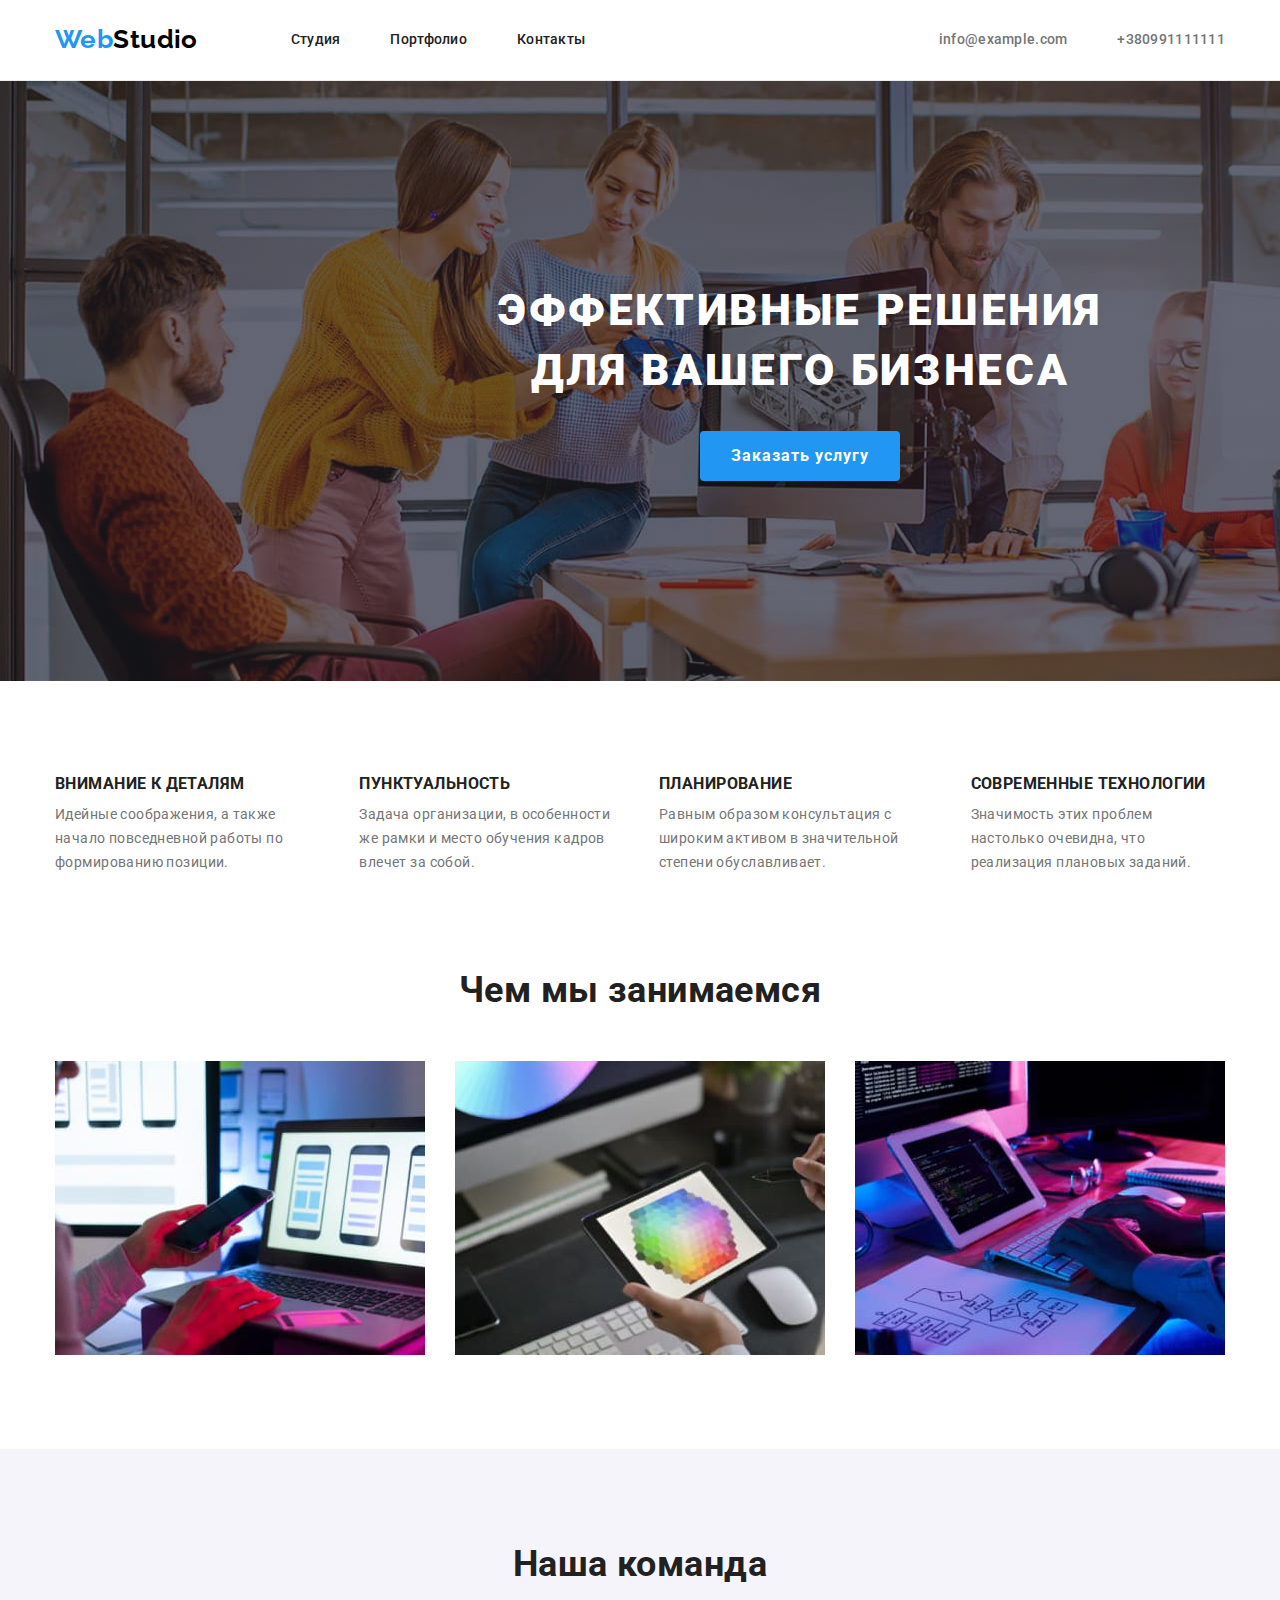
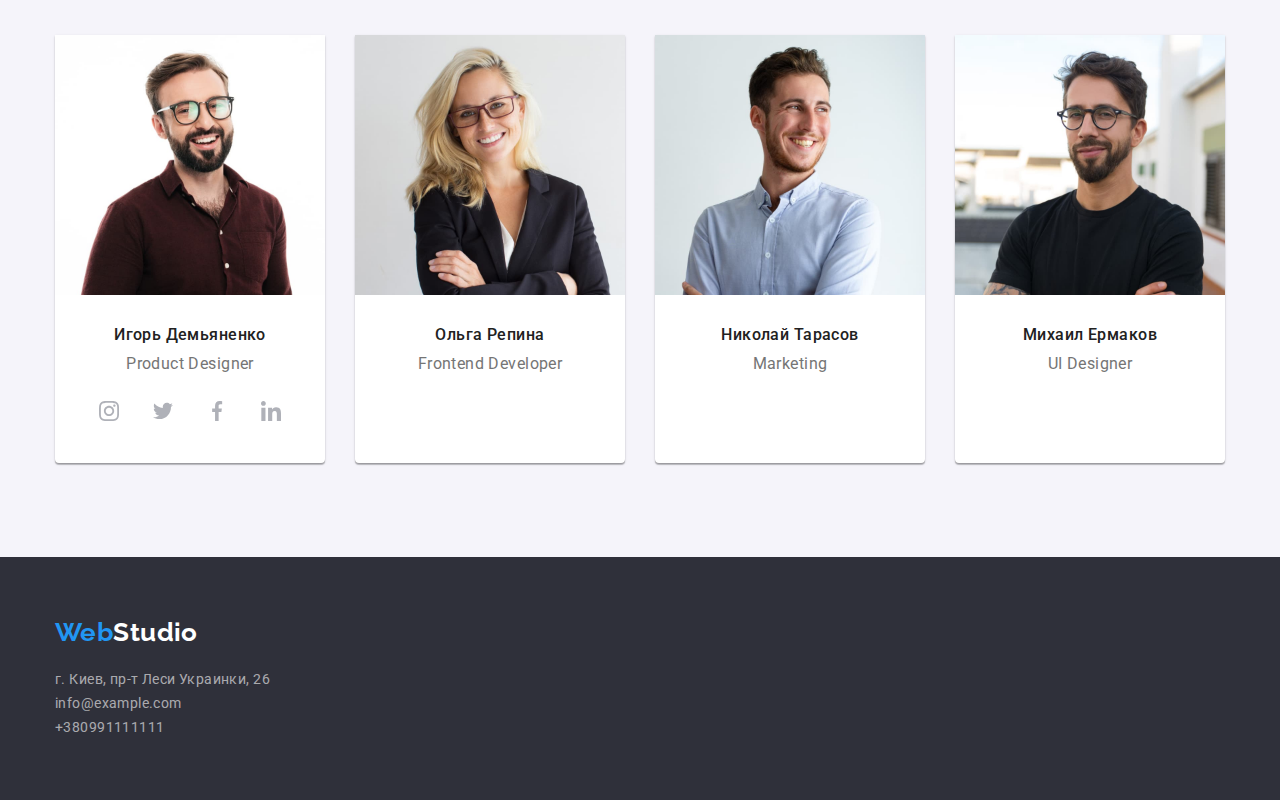
==== index.html @ 84272550 "background и 1 карточка" ====
<!DOCTYPE html>
<html lang="ru">
<head>
    <meta charset="UTF-8">
    <meta http-equiv="X-UA-Compatible" content="IE=edge">
    <meta name="viewport" content="width=device-width, initial-scale=1.0">
    <title>Студия</title>
    <link rel="preconnect" href="https://fonts.googleapis.com"/>
    <link rel="preconnect" href="https://fonts.gstatic.com" crossorigin/>
    <link href="https://fonts.googleapis.com/css2?family=Raleway:wght@700&family=Roboto:wght@400;500;700;900&display=swap"
        rel="stylesheet"/>
        <link rel="stylesheet" href="https://cdnjs.cloudflare.com/ajax/libs/modern-normalize/1.1.0/modern-normalize.min.css" />
    <link rel="stylesheet" href="./css/style.css"/>
</head>
<body> 
         <!--Navigation-->
        <header class="header">
            <div class="container container-nav">
                    <ul class="nav-list list">
                        <li class="nav-item"><a href="" class="logo-link"><span class="logo" lang="en">Web</span><span
                                    class="logo1" lang="en">Studio</span></a></li>
                        <li class="nav-item"><a href="./index.html" class="nav-link">Студия</a></li>
                        <li class="nav-item"><a href="./portfolio.html" class="nav-link">Портфолио</a></li>
                        <li class="nav-item"><a href="" class="nav-link">Контакты</a></li>
                    </ul>
                    <ul class="contacts-list list">
                        <li class="contacts-item"><a href="mailto:info@devstudio.com" class="contacts-link">info@example.com</a>
                        <li>
                        <li class="contacts-item"><a href="tel:+380991111111" class="contacts-link">+380991111111</a>
                        </li>
                    </ul>
            </div>
        </header>
        <!--Hero-->
        <div class="main">
            <div class="container hero">
                <h1 class="hero-title">Эффективные решения<br>для вашего бизнеса</h1>
                <button type="button" class="hero-button">Заказать услугу</button>
            </div>
        </div>
        <!--Description-->
        <section class="description">
            <div class="container container-description">
            <h2 class="visually-hidden">Наши приоритеты</h2>
            <ul class="description-list list">
                <li class="description-item">
                    <h3 class="description-title">ВНИМАНИЕ К ДЕТАЛЯМ</h3>
                    <p class="description-text">Идейные соображения, а также начало повседневной работы по формированию позиции.</p>
                </li>
                <li class="description-item">
                    <h3 class="description-title">ПУНКТУАЛЬНОСТЬ</h3>
                    <p class="description-text">Задача организации, в особенности же рамки и место обучения кадров влечет за собой.</p>
                </li>
                <li class="description-item">
                    <h3 class="description-title">ПЛАНИРОВАНИЕ</h3>
                    <p class="description-text">Равным образом консультация с широким активом в значительной степени обуславливает.</p>
                </li>
                <li class="description-item">
                    <h3 class="description-title">СОВРЕМЕННЫЕ ТЕХНОЛОГИИ</h3>
                    <p class="description-text">Значимость этих проблем настолько очевидна, что реализация плановых заданий.</p>
                </li>
            </ul>
            </div></section>
        <!--About us-->
            <section class=" container-about-us">
                <div class="container">
                <h2 class="about-us-title">Чем мы занимаемся</h2>
                    <ul class="about-us-list list">
                        <li class="about-us-item"><img class="about-img" src="./images/box2.jpg" alt="Cлайд2" width="370" height="294"></li>
                        <li class="about-us-item"><img class="about-img" src="./images/box3.jpg" alt="Cлайд3" width="370" height="294"></li>
                        <li class="about-us-item"><img class="about-img" src="./images/box1.jpg" alt="Cлайд1" width="370" height="294"></li>
                    </ul>
                </div>
            </section>
        <!--Команда-->
        <section class="team">
            <div class="container container-team">
                <h2 class="team-caption">Наша команда</h2>
                    <ul class="team-list list">
                        <li class="team-item">
                            <img class="team-img" src="./images/igor-demaynenko.jpg" alt="Игорь Демьяненко" width="270">
                            <h3 class="team-title">Игорь Демьяненко</h3>
                            <p class="team-text"><span lang="en">Product Designer</span></p>
                            <ul class="team-social-list list">
                                <li class="team-social-item">
                                    <a href="" class="team-social-link" >
                                        <svg class="team-social-icon" width="20" hight="20">
                                            <use href="./images/icons.svg#icon-instagram"></use>
                                        </svg>
                                    </a>
                                </li>
                                <li class="team-social-item">
                                    <a href="" class="team-social-link"><svg class="team-social-icon" width="20" hight="20">
                                        <use href="./images/icons.svg#icon-twitter"></use>
                                    </svg>
                                </a>
                                </li>
                                <li class="team-social-item">
                                    <a href="" class="team-social-link"><svg class="team-social-icon" width="20" hight="20">
                                        <use href="./images/icons.svg#icon-facebook"></use>
                                    </svg>
                                </a>
                                </li>
                                <li class="team-social-item">
                                    <a href="" class="team-social-link"><svg class="team-social-icon" width="20" hight="20">
                                        <use href="./images/icons.svg#icon-linkedin"></use>
                                    </svg>
                                </a>
                                </li>
                            </ul>
                        </li>
                        <li class="team-item">
                            <img class="team-img" src="./images/olga-repina.jpg" alt="Ольга Репина" width="270">
                            <h3 class="team-title">Ольга Репина</h3>
                            <p class="team-text"><span lang="en">Frontend Developer</span></p>
                            <ul class="team-social-list list">
                                <li class="team-social-item">
                                    <a href="" class="team-social-link"></a>
                                </li>
                                <li class="team-social-item">
                                    <a href="" class="team-social-link"></a>
                                </li>
                                <li class="team-social-item">
                                    <a href="" class="team-social-link"></a>
                                </li>
                                <li class="team-social-item">
                                    <a href="" class="team-social-link"></a>
                                </li>
                            </ul>
                        </li>
                        <li class="team-item">
                            <img class="team-img" src="./images/nikolay-tarasov.jpg" alt="Николай Тарасов" width="270">
                            <h3 class="team-title">Николай Тарасов</h3>
                            <p class="team-text"><span lang="en">Marketing</span></p>
                            <ul class="team-social-list list">
                                <li class="team-social-item">
                                    <a href="" class="team-social-link"></a>
                                </li>
                                <li class="team-social-item">
                                    <a href="" class="team-social-link"></a>
                                </li>
                                <li class="team-social-item">
                                    <a href="" class="team-social-link"></a>
                                </li>
                                <li class="team-social-item">
                                    <a href="" class="team-social-link"></a>
                                </li>
                            </ul>
                        </li>
                        <li class="team-item">
                            <img class="team-img" src="./images/mihail-ermakov.jpg" alt="Михаил Ермаков" width="270">
                            <h3 class="team-title">Михаил Ермаков</h3>
                            <p class="team-text"><span lang="en">UI Designer</span></p>
                            <ul class="team-social-list list">
                                <li class="team-social-item">
                                    <a href="" class="team-social-link"></a>
                                </li>
                                <li class="team-social-item">
                                    <a href="" class="team-social-link"></a>
                                </li>
                                <li class="team-social-item">
                                    <a href="" class="team-social-link"></a>
                                </li>
                                <li class="team-social-item">
                                    <a href="" class="team-social-link"></a>
                                </li>
                            </ul>
                        </li>
                </ul>
            </div>
        </section>
    </main>
        <!--Footer-->
    <footer class="footer">
        <div class="container container-footer">
                <a href="" class="logo-link"><span class="logo" lang="en">Web</span><span class="logo2" lang="en">Studio</span></a>
                <address class="adress">
                    <ul class="adress-list list">
                        <li class="adress-item1"><a href="" class="adress-link1"> г. Киев, пр-т Леси Украинки, 26</a></li>
                        <li class="adress-item"><a href="mailto:info@devstudio.com" class="adress-link">info@example.com</a></li>
                        <li class="adress-item"><a href="tel:+380991111111" class="adress-link">+380991111111</a></li>
                    </ul>
                </address>
        </div>
    </footer>
</body>
</html>
---- css/style.css ----
html {
  box-sizing: border-box;
}
*,
*::before,
*::after {
  box-sizing: inherit;
}

:root {
  --main-text-color: #757575;
  --main-title-color: #ffffff;
  --second-title-color: #212121;
  --adress-color: rgba(255, 255, 255, 0.6);
  --accent-color: #2196f3;
  --first-button-color: #ffffff;
  --second-button-color: #f5f4fa;
  --logo-color: #000000;
  --second-background-color: #2f303a;
  --main-background-color: #e5e5e5;
  --icon-color: #afb1b8;
}
h1,
h2,
h3,
h4,
p,
ul {
  margin-top: 0;
  margin-bottom: 0;
  padding: 0;
}
body {
  font-family: Roboto, sans-serif;
  letter-spacing: 0.03em;
  font-size: 14px;
  color: var(--main-text-color);
  background-color: var(--main-title-color);
}

.visually-hidden {
  position: absolute;
  white-space: nowrap;
  width: 1px;
  height: 1px;
  overflow: hidden;
  border: 0;
  padding: 0;
  clip: rect(0 0 0 0);
  clip-path: inset(50%);
  margin: -1px;
}

.header {
  border-bottom: 1px solid #ececec;
}
img {
  display: block;
  max-width: 100;
}

/* -----Navigation----- */
section {
  padding-top: 94px;
  padding-bottom: 94px;
}

.container {
  width: 1200px;
  padding: 0px 15px;
  margin: 0px auto;
  /* outline: 2px solid tomato; */
}
.container-nav {
  display: flex;
  align-items: center;
  justify-content: space-between;
}
.list {
  list-style: none;
  text-decoration: none;
}
.nav-list {
  display: flex;
  align-items: center;
  padding-top: 24px;
  padding-bottom: 25px;
}
.nav-item {
  list-style: none;
  margin-right: 50px;
}
.nav-item:first-child {
  margin-right: 0;
}
.nav-item:last-child {
  margin-right: auto;
}
.logo-link {
  padding-right: 93px;
  font-family: Raleway;
  font-style: normal;
  font-weight: 700;
  font-size: 26px;
  line-height: 1.19;
  text-decoration: none;
}
.logo-link:hover,
.logo-link:focus {
  color: var(--accent-color);
}
.logo1 {
  color: var(--logo-color);
}
.logo {
  color: var(--accent-color);
}
.nav-link {
  font-weight: 500;
  line-height: 1.14;
  letter-spacing: 0.02em;
  color: var(--second-title-color);
  text-decoration: none;
}
.nav-link:hover,
.nav-link:focus {
  color: var(--accent-color);
}
.contacts-item {
  margin-left: 50px;
}
.contacts-item:last-child {
  margin-right: 0;
}
.contacts-link {
  font-weight: 500;
  line-height: 1.14;
  letter-spacing: 0.02em;
  color: var(--main-text-color);
  text-decoration: none;
}

.contacts-link:hover,
.contacts-link:focus {
  color: var(--accent-color);
}
.contacts-list {
  display: flex;
}

/* -----Hero------ */
.main {
  background: var(--second-background-color);
  padding-top: 200px;
  padding-bottom: 200px;
  min-width: 1600px;
  margin-left: auto;
  margin-right: auto;
  background-image: linear-gradient(
      rgba(47, 48, 58, 0.4),
      rgba(47, 48, 58, 0.4)
    ),
    url(../images/Img-hero.jpg);
  background-repeat: no-repeat;
  background-position: center;
  background-size: cover;
}
.hero {
  text-align: center;
}
.hero-title {
  margin-bottom: 30px;
  align-items: center;
  font-weight: 900;
  font-size: 44px;
  line-height: 1.36;
  letter-spacing: 0.06em;
  text-transform: uppercase;
  color: var(--main-title-color);
}
.hero-button {
  width: 200px;
  height: 50px;
  border-radius: 4px;
  border-color: transparent;
  font-weight: 700;
  font-size: 16px;
  line-height: 1.87;
  align-items: center;
  letter-spacing: 0.06em;
  cursor: pointer;
  text-align: center;
  color: var(--first-button-color);
  background-color: var(--accent-color);
  box-shadow: 0px 4px 4px rgba(0, 0, 0, 0.15);
}

/* -----Description------ */
.about-img {
  display: block;
}
.container-about-us {
  display: block;
  margin-top: 0;
  margin-bottom: 0;
}
.container-description {
  display: flex;
  margin-top: 0;
  margin-bottom: 0;
}
.description-item {
  margin-right: 30px;
}
.description-item:last-child {
  margin-right: 0;
}
.description-list {
  display: flex;
}
.description-title {
  margin-bottom: 10px;
  font-weight: 700;
  line-height: 1.14;
  text-transform: uppercase;
  color: var(--second-title-color);
}
.description-text {
  line-height: 1.71;
  color: var(--main-text-color);
}
/* -----About us------ */
section.container-about-us {
  padding-top: 0;
}
.about-us-title {
  margin-bottom: 50px;
  font-weight: 700;
  font-size: 36px;
  line-height: 1.17;
  text-align: center;
  color: var(--second-title-color);
}
.about-us-list {
  display: flex;
}
.about-us-item {
  margin-right: 30px;
}
.about-us-item:last-child {
  margin-right: 0;
}
/* -----Team------ */
.team {
  background-color: var(--second-button-color);
}
.container-team {
  background-color: var(--second-button-color);
}
.team-list {
  display: flex;
  margin-top: 50px;
}
.team-item {
  margin-right: 30px;
  text-align: center;
  background: #ffffff;
  box-shadow: 0px 1px 3px rgba(0, 0, 0, 0.12), 0px 1px 1px rgba(0, 0, 0, 0.14),
    0px 2px 1px rgba(0, 0, 0, 0.2);
  border-radius: 0px 0px 4px 4px;
}
.team-item:last-child {
  margin-right: 0;
}
.team-img {
  margin-bottom: 30px;
}
.team-caption {
  font-weight: 700;
  font-size: 36px;
  line-height: 1.17;
  text-align: center;
  color: var(--second-title-color);
}
.team-title {
  margin-bottom: 10px;
  font-weight: 500;
  font-size: 16px;
  line-height: 1.19;
  color: var(--second-title-color);
}
.team-text {
  margin-bottom: 30px;
  font-weight: 400;
  font-size: 16px;
  line-height: 1.19;
  color: var(--main-text-color);
  margin-bottom: 16px;
}
.team-social-list {
  display: flex;
  justify-content: center;
  padding-left: 32px;
  padding-bottom: 30px;
  padding-right: 32px;
}
.team-social-item {
  width: 44px;
  height: 44px;
}
.team-social-item + .team-social-item {
  margin-left: 10px;
}
.team-social-link {
  width: 100%;
  height: 100%;
  border-radius: 50%;
  display: flex;
  align-items: center;
  justify-content: center;
  background-color: var(--first-button-color);
}
.team-social-icon {
  fill: var(--icon-color);
}
.team-social-link:hover,
.team-social-link:focus {
  background-color: var(--accent-color);
}
.team-social-link:hover .team-social-icon,
.team-social-link:focus .team-social-icon {
  fill: var(--first-button-color);
}
/* -----Footer------ */
.footer {
  background: var(--second-background-color);
  padding-top: 60px;
  padding-bottom: 60px;
}
.adress-list {
  margin-top: 20px;
  font-style: normal;
}
.adress-link,
.adress-link1 {
  line-height: 1.71;
  color: rgba(255, 255, 255, 0.6);
  text-decoration: none;
}
.adress-link:hover,
.adress-link:focus,
.adress-link1:hover,
.adress-link1:focus {
  color: var(--first-button-color);
}
.logo2 {
  color: var(--first-button-color);
}
/* ------Портфолио----- */
.portfolio-img {
  display: block;
}
.filtr-list {
  display: flex;
  justify-content: center;
  margin-bottom: 50px;
}
.filtr-item {
  margin-right: 8px;
}
.filtr-item:last-child {
  margin-right: 0;
}
.filtr-button {
  border-radius: 4px;
  min-width: 73;
  height: 38px;
  padding: 6px 22px;
  text-align: center;
  font-family: inherit;
  font-weight: 500;
  font-size: 16px;
  line-height: 1.62;
  cursor: pointer;
  color: var(--second-title-color);
  background-color: var(--second-button-color);
  border-color: transparent;
}
.filtr-button:hover,
.filtr-button:focus,
.filtr-button:active {
  color: var(--first-button-color);
  background-color: var(--accent-color);
}
.portfolio-list {
  display: flex;
  flex-wrap: wrap;
  margin-left: -30px;
  margin-top: -30px;
}
.portfolio-item {
  box-sizing: border-box;
  flex-basis: calc(100% / 3-30px);
  margin-left: 30px;
  margin-top: 30px;
  background: #ffffff;
}

.portfolio-link {
  text-decoration: none;
  font-style: normal;
}
.portfolio-title {
  font-weight: 700;
  font-size: 18px;
  line-height: 2;
  letter-spacing: 0.06em;
  color: var(--second-title-color);
}
.portfolio-text {
  font-size: 16px;
  line-height: 1.87;
  color: var(--main-text-color);
}
.art-text {
  padding: 20px 24px;
  border-right: 1px solid #eeeeee;
  border-bottom: 1px solid #eeeeee;
  border-left: 1px solid #eeeeee;
}
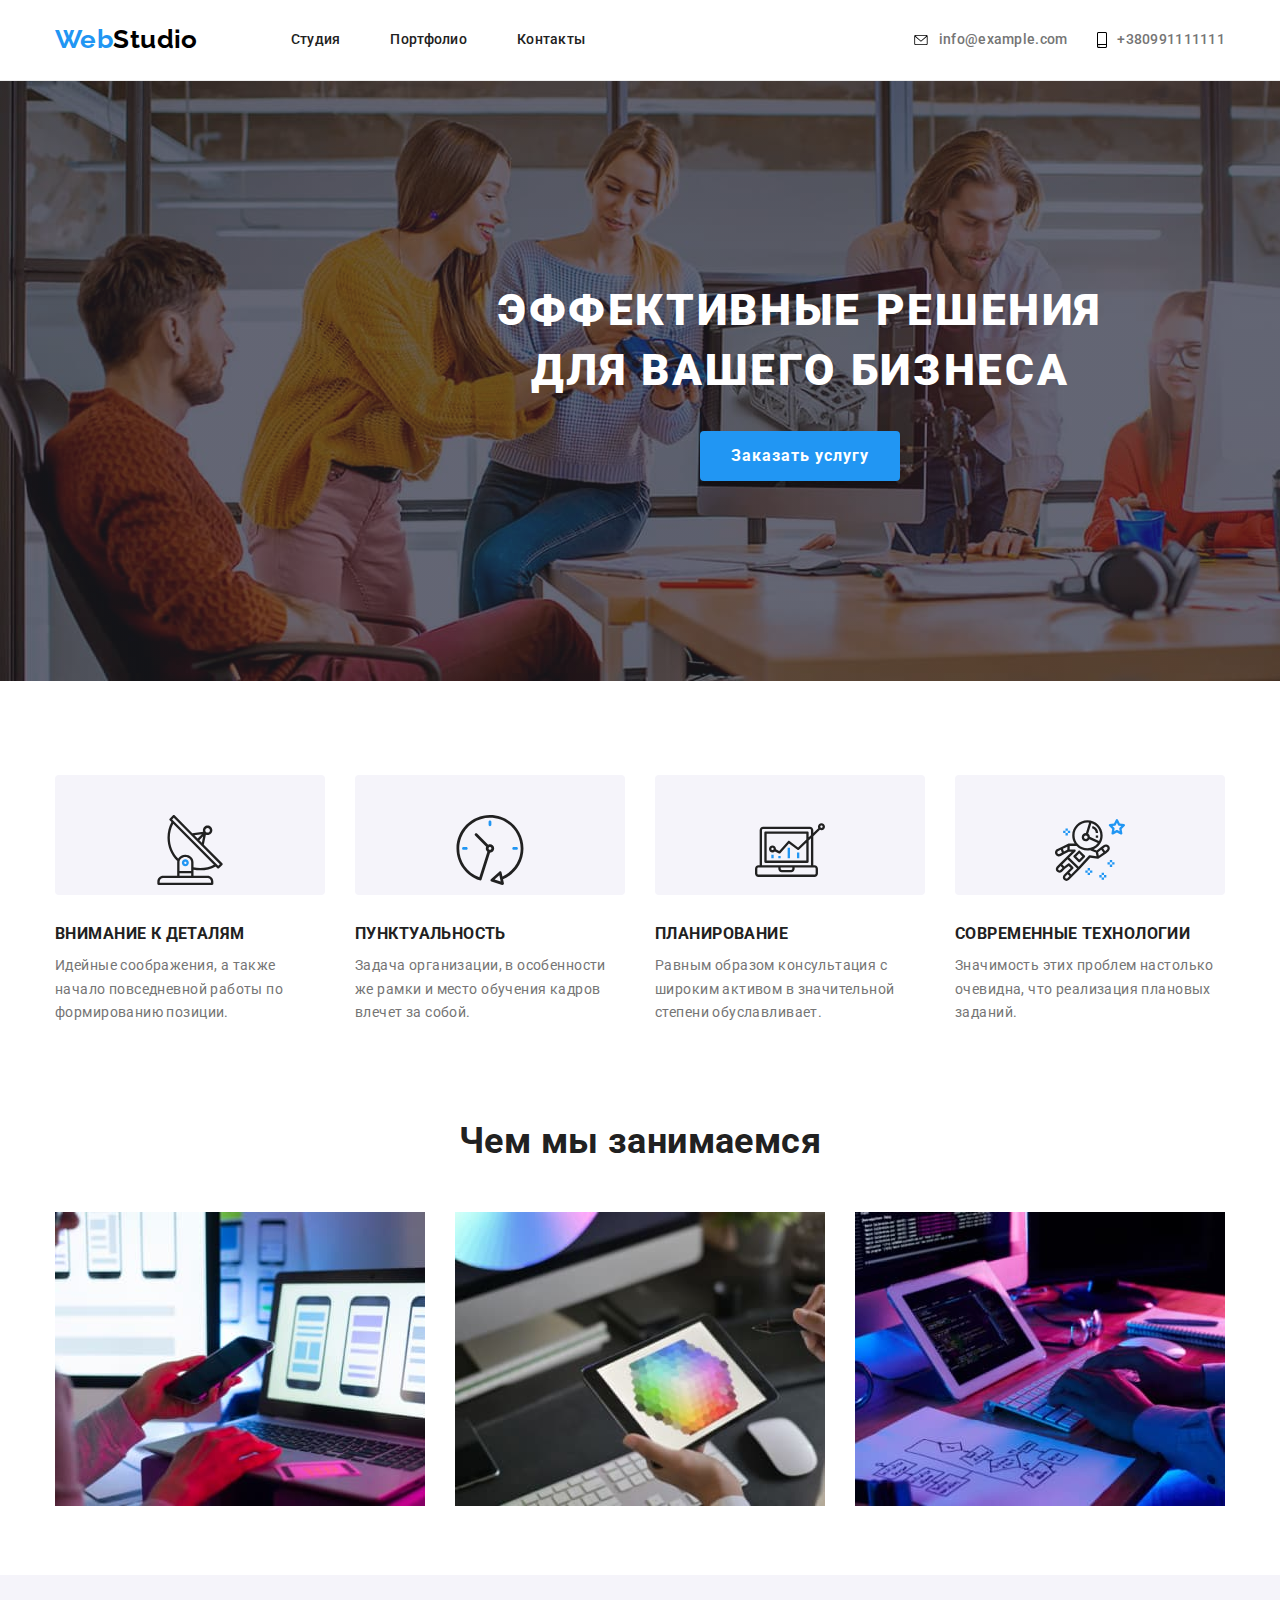
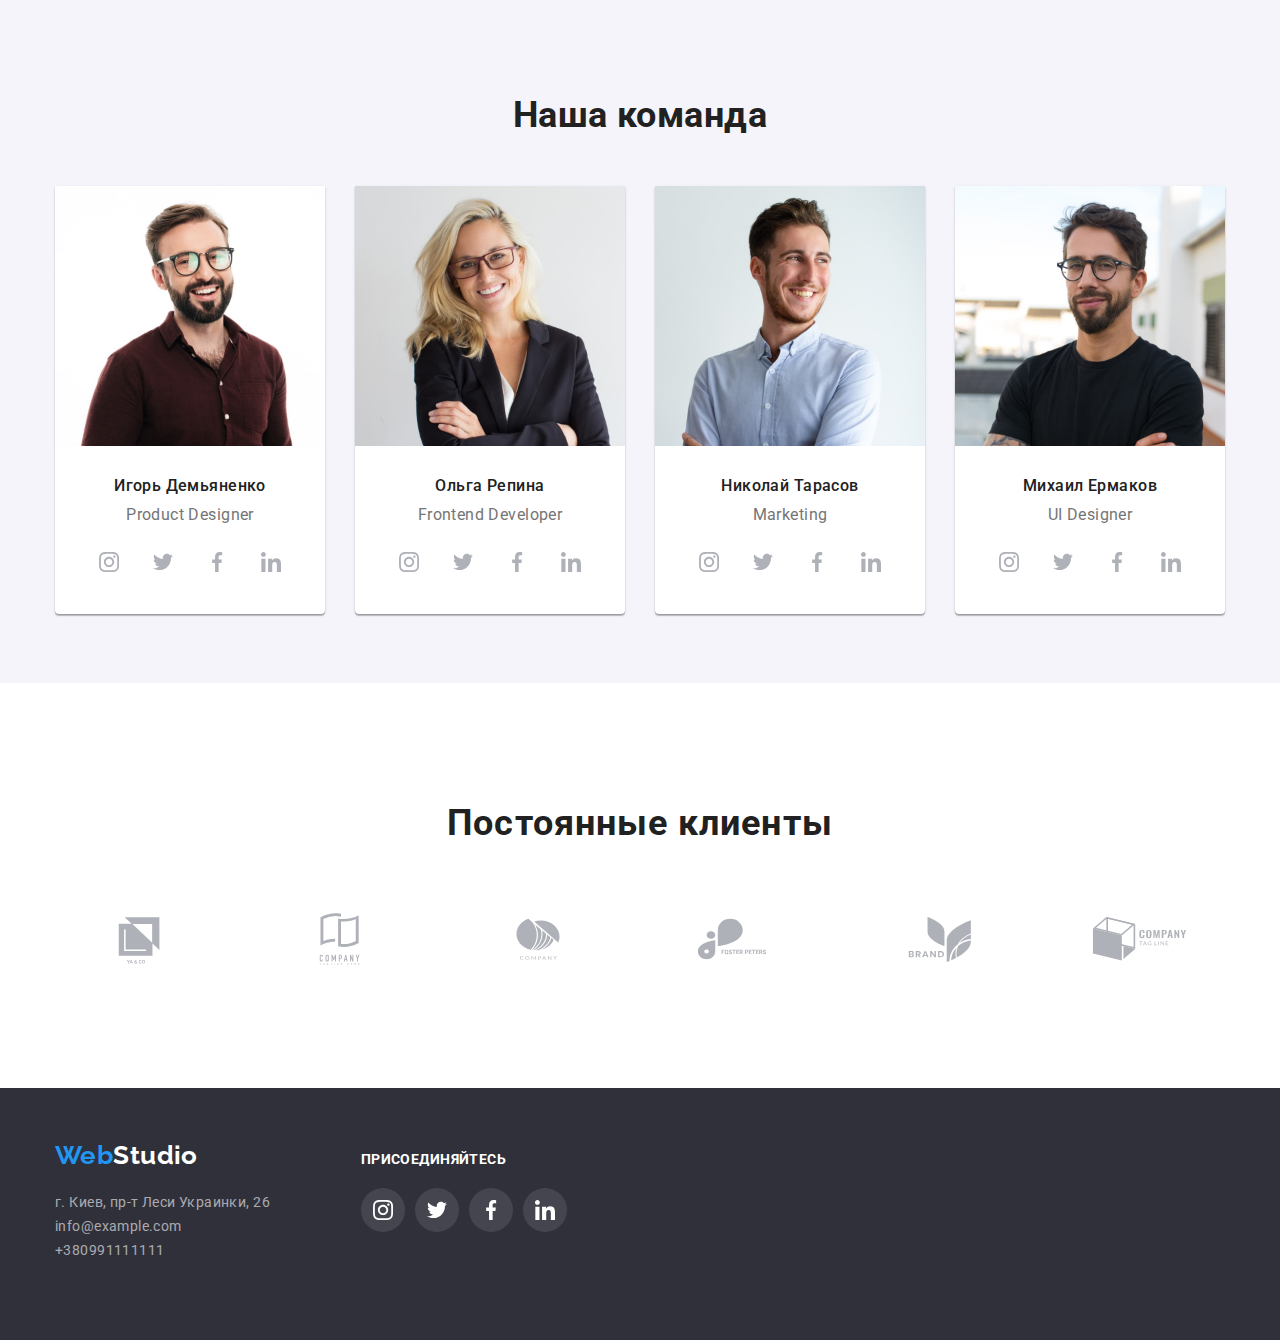
==== commit de87a5ca: "дз-4" ====
--- a/index.html
+++ b/index.html
@@ -13,7 +13,7 @@
     <link rel="stylesheet" href="./css/style.css"/>
 </head>
 <body> 
-         <!--Navigation-->
+        <!--Navigation-->
         <header class="header">
             <div class="container container-nav">
                     <ul class="nav-list list">
@@ -24,10 +24,18 @@
                         <li class="nav-item"><a href="" class="nav-link">Контакты</a></li>
                     </ul>
                     <ul class="contacts-list list">
-                        <li class="contacts-item"><a href="mailto:info@devstudio.com" class="contacts-link">info@example.com</a>
+                        <li class="contacts-item">
+                            <svg class="contacts-icon" width="16" height="10">
+                                <use href="./images/icons.svg#icon-envelope"></use>
+                            </svg>
+                            <a href="mailto:info@devstudio.com" class="contacts-link">info@example.com</a>
                         <li>
-                        <li class="contacts-item"><a href="tel:+380991111111" class="contacts-link">+380991111111</a>
-                        </li>
+                        <li class="contacts-item">
+                            <svg class="contacts-icon" width="10" height="16">
+                                <use href="./images/icons.svg#icon-smartphone"></use>
+                            </svg>
+                                <a href="tel:+380991111111" class="contacts-link">+380991111111</a>
+                        </li> 
                     </ul>
             </div>
         </header>
@@ -41,26 +49,44 @@
         <!--Description-->
         <section class="description">
             <div class="container container-description">
-            <h2 class="visually-hidden">Наши приоритеты</h2>
-            <ul class="description-list list">
-                <li class="description-item">
-                    <h3 class="description-title">ВНИМАНИЕ К ДЕТАЛЯМ</h3>
-                    <p class="description-text">Идейные соображения, а также начало повседневной работы по формированию позиции.</p>
-                </li>
-                <li class="description-item">
-                    <h3 class="description-title">ПУНКТУАЛЬНОСТЬ</h3>
-                    <p class="description-text">Задача организации, в особенности же рамки и место обучения кадров влечет за собой.</p>
-                </li>
-                <li class="description-item">
-                    <h3 class="description-title">ПЛАНИРОВАНИЕ</h3>
-                    <p class="description-text">Равным образом консультация с широким активом в значительной степени обуславливает.</p>
-                </li>
-                <li class="description-item">
-                    <h3 class="description-title">СОВРЕМЕННЫЕ ТЕХНОЛОГИИ</h3>
-                    <p class="description-text">Значимость этих проблем настолько очевидна, что реализация плановых заданий.</p>
-                </li>
-            </ul>
-            </div></section>
+                <h2 class="visually-hidden">Наши приоритеты</h2>
+                <ul class="description-list list">
+                    <li class="description-item">
+                    <div class="button-client">
+                            <svg class="description-icon" width="70" hight="70">
+                                <use href="./images/icons.svg#icon-antenna"></use>
+                            </svg>
+                    </div>
+                        <h3 class="description-title">ВНИМАНИЕ К ДЕТАЛЯМ</h3>
+                        <p class="description-text">Идейные соображения, а также начало повседневной работы по формированию позиции.</p>
+                    </li>
+                    <li class="description-item">
+                        <div class="button-client">
+                        <svg class="description-icon" width="70" hight="70">
+                            <use href="./images/icons.svg#icon-clock"></use>
+                        </svg></div>
+                        <h3 class="description-title">ПУНКТУАЛЬНОСТЬ</h3>
+                        <p class="description-text">Задача организации, в особенности же рамки и место обучения кадров влечет за собой.</p>
+                    </li>
+                    <li class="description-item">
+                        <div class="button-client">
+                        <svg class="description-icon" width="70" hight="70">
+                            <use href="./images/icons.svg#icon-diagram"></use>
+                        </svg></div>
+                        <h3 class="description-title">ПЛАНИРОВАНИЕ</h3>
+                        <p class="description-text">Равным образом консультация с широким активом в значительной степени обуславливает.</p>
+                    </li>
+                    <li class="description-item">
+                        <div class="button-client">
+                        <svg class="description-icon" width="70" hight="70">
+                            <use href="./images/icons.svg#icon-astronaut"></use>
+                        </svg></div>
+                        <h3 class="description-title">СОВРЕМЕННЫЕ ТЕХНОЛОГИИ</h3>
+                        <p class="description-text">Значимость этих проблем настолько очевидна, что реализация плановых заданий.</p>
+                    </li>
+                </ul>
+            </div>
+        </section>
         <!--About us-->
             <section class=" container-about-us">
                 <div class="container">
@@ -115,16 +141,29 @@
                             <p class="team-text"><span lang="en">Frontend Developer</span></p>
                             <ul class="team-social-list list">
                                 <li class="team-social-item">
-                                    <a href="" class="team-social-link"></a>
-                                </li>
-                                <li class="team-social-item">
-                                    <a href="" class="team-social-link"></a>
-                                </li>
-                                <li class="team-social-item">
-                                    <a href="" class="team-social-link"></a>
-                                </li>
-                                <li class="team-social-item">
-                                    <a href="" class="team-social-link"></a>
+                                    <a href="" class="team-social-link">
+                                        <svg class="team-social-icon" width="20" hight="20">
+                                            <use href="./images/icons.svg#icon-instagram"></use>
+                                        </svg>
+                                    </a>
+                                </li>
+                                <li class="team-social-item">
+                                    <a href="" class="team-social-link"><svg class="team-social-icon" width="20" hight="20">
+                                            <use href="./images/icons.svg#icon-twitter"></use>
+                                        </svg>
+                                    </a>
+                                </li>
+                                <li class="team-social-item">
+                                    <a href="" class="team-social-link"><svg class="team-social-icon" width="20" hight="20">
+                                            <use href="./images/icons.svg#icon-facebook"></use>
+                                        </svg>
+                                    </a>
+                                </li>
+                                <li class="team-social-item">
+                                    <a href="" class="team-social-link"><svg class="team-social-icon" width="20" hight="20">
+                                            <use href="./images/icons.svg#icon-linkedin"></use>
+                                        </svg>
+                                    </a>
                                 </li>
                             </ul>
                         </li>
@@ -134,16 +173,29 @@
                             <p class="team-text"><span lang="en">Marketing</span></p>
                             <ul class="team-social-list list">
                                 <li class="team-social-item">
-                                    <a href="" class="team-social-link"></a>
-                                </li>
-                                <li class="team-social-item">
-                                    <a href="" class="team-social-link"></a>
-                                </li>
-                                <li class="team-social-item">
-                                    <a href="" class="team-social-link"></a>
-                                </li>
-                                <li class="team-social-item">
-                                    <a href="" class="team-social-link"></a>
+                                    <a href="" class="team-social-link">
+                                        <svg class="team-social-icon" width="20" hight="20">
+                                            <use href="./images/icons.svg#icon-instagram"></use>
+                                        </svg>
+                                    </a>
+                                </li>
+                                <li class="team-social-item">
+                                    <a href="" class="team-social-link"><svg class="team-social-icon" width="20" hight="20">
+                                            <use href="./images/icons.svg#icon-twitter"></use>
+                                        </svg>
+                                    </a>
+                                </li>
+                                <li class="team-social-item">
+                                    <a href="" class="team-social-link"><svg class="team-social-icon" width="20" hight="20">
+                                            <use href="./images/icons.svg#icon-facebook"></use>
+                                        </svg>
+                                    </a>
+                                </li>
+                                <li class="team-social-item">
+                                    <a href="" class="team-social-link"><svg class="team-social-icon" width="20" hight="20">
+                                            <use href="./images/icons.svg#icon-linkedin"></use>
+                                        </svg>
+                                    </a>
                                 </li>
                             </ul>
                         </li>
@@ -153,19 +205,82 @@
                             <p class="team-text"><span lang="en">UI Designer</span></p>
                             <ul class="team-social-list list">
                                 <li class="team-social-item">
-                                    <a href="" class="team-social-link"></a>
-                                </li>
-                                <li class="team-social-item">
-                                    <a href="" class="team-social-link"></a>
-                                </li>
-                                <li class="team-social-item">
-                                    <a href="" class="team-social-link"></a>
-                                </li>
-                                <li class="team-social-item">
-                                    <a href="" class="team-social-link"></a>
+                                    <a href="" class="team-social-link">
+                                        <svg class="team-social-icon" width="20" hight="20">
+                                            <use href="./images/icons.svg#icon-instagram"></use>
+                                        </svg>
+                                    </a>
+                                </li>
+                                <li class="team-social-item">
+                                    <a href="" class="team-social-link"><svg class="team-social-icon" width="20" hight="20">
+                                            <use href="./images/icons.svg#icon-twitter"></use>
+                                        </svg>
+                                    </a>
+                                </li>
+                                <li class="team-social-item">
+                                    <a href="" class="team-social-link"><svg class="team-social-icon" width="20" hight="20">
+                                            <use href="./images/icons.svg#icon-facebook"></use>
+                                        </svg>
+                                    </a>
+                                </li>
+                                <li class="team-social-item">
+                                    <a href="" class="team-social-link"><svg class="team-social-icon" width="20" hight="20">
+                                            <use href="./images/icons.svg#icon-linkedin"></use>
+                                        </svg>
+                                    </a>
                                 </li>
                             </ul>
                         </li>
+                </ul>
+            </div>
+        </section>
+        <!--Clients-->
+        <section class="clients">
+            <div class="container clients-container">
+                <h2 class="container-title">Постоянные клиенты</h2>
+                <ul class="client-list list">
+                    <li class="client-item">
+                        <a href="" class="client-link">
+                            <svg class="client-icon" width="106" height="60">
+                                <use href="./images/icons.svg#icon-client1"></use>
+                            </svg>
+                        </a>
+                    </li>
+                    <li class="client-item">
+                        <a href="" class="client-link">
+                            <svg class="client-icon" width="106" height="60">
+                                <use href="./images/icons.svg#icon-client2"></use>
+                            </svg>
+                        </a>
+                    </li>
+                    <li class="client-item">
+                        <a href="" class="client-link">
+                            <svg class="client-icon" width="106" height="60">
+                                <use href="./images/icons.svg#icon-client3"></use>
+                            </svg>
+                        </a>
+                    </li>
+                    <li class="client-item">
+                        <a href="" class="client-link">
+                            <svg class="client-icon" width="106" height="60">
+                                <use href="./images/icons.svg#icon-client4"></use>
+                            </svg>
+                        </a>
+                    </li>
+                    <li class="client-item">
+                        <a href="" class="client-link">
+                            <svg class="client-icon" width="106" height="60">
+                                <use href="./images/icons.svg#icon-client5"></use>
+                            </svg>
+                        </a>
+                    </li>
+                    <li class="client-item">
+                        <a href="" class="client-link">
+                            <svg class="client-icon" width="106" height="60">
+                                <use href="./images/icons.svg#icon-client6"></use>
+                            </svg>
+                        </a>
+                    </li>
                 </ul>
             </div>
         </section>
@@ -173,6 +288,7 @@
         <!--Footer-->
     <footer class="footer">
         <div class="container container-footer">
+            <div class="adress-footer">
                 <a href="" class="logo-link"><span class="logo" lang="en">Web</span><span class="logo2" lang="en">Studio</span></a>
                 <address class="adress">
                     <ul class="adress-list list">
@@ -181,6 +297,40 @@
                         <li class="adress-item"><a href="tel:+380991111111" class="adress-link">+380991111111</a></li>
                     </ul>
                 </address>
+            </div>
+            <div class="join">
+                    <h3 class="join-title">присоединяйтесь</h3>
+                    <ul class="join-list list">
+                        <li class="join-item">
+                            <a href="" class="join-link">
+                                <svg class="join-icon" width="20" height="20">
+                                    <use href="./images/icons.svg#icon-instagram"></use>
+                                </svg>
+                            </a>
+                        </li>
+                        <li class="join-item">
+                            <a href="" class="join-link">
+                                <svg class="join-icon" width="20" height="20">
+                                    <use href="./images/icons.svg#icon-twitter"></use>
+                                </svg>
+                            </a>
+                        </li>
+                        <li class="join-item">
+                            <a href="" class="join-link">
+                                <svg class="join-icon" width="20" height="20">
+                                    <use href="./images/icons.svg#icon-facebook"></use>
+                                </svg>
+                            </a>
+                        </li>
+                        <li class="join-item">
+                            <a href="" class="join-link">
+                                <svg class="join-icon" width="20" height="20">
+                                    <use href="./images/icons.svg#icon-linkedin"></use>
+                                </svg>
+                            </a>
+                        </li>
+                    </ul>
+            </div>
         </div>
     </footer>
 </body>
--- a/css/style.css
+++ b/css/style.css
@@ -56,15 +56,10 @@
 }
 img {
   display: block;
-  max-width: 100;
+  max-width: 100%;
 }
 
 /* -----Navigation----- */
-section {
-  padding-top: 94px;
-  padding-bottom: 94px;
-}
-
 .container {
   width: 1200px;
   padding: 0px 15px;
@@ -126,34 +121,49 @@
 .nav-link:focus {
   color: var(--accent-color);
 }
+.contacts-list {
+  display: flex;
+  justify-content: center;
+  align-items: center;
+}
 .contacts-item {
-  margin-left: 50px;
-}
-.contacts-item:last-child {
-  margin-right: 0;
-}
+  display: flex;
+  justify-content: center;
+  align-items: center;
+  margin-left: 30px;
+}
+
+/* .contacts-item + .contacts-item {
+
+} */
 .contacts-link {
+  display: flex;
   font-weight: 500;
   line-height: 1.14;
   letter-spacing: 0.02em;
   color: var(--main-text-color);
   text-decoration: none;
-}
-
+  justify-content: center;
+  text-align: center;
+}
 .contacts-link:hover,
 .contacts-link:focus {
   color: var(--accent-color);
 }
-.contacts-list {
-  display: flex;
-}
-
+.contacts-icon {
+  margin-right: 10px;
+}
+.contacts-icon:hover,
+.contacts-icon:focus {
+  fill: var(--accent-color);
+}
 /* -----Hero------ */
 .main {
   background: var(--second-background-color);
   padding-top: 200px;
   padding-bottom: 200px;
   min-width: 1600px;
+  height: 600px;
   margin-left: auto;
   margin-right: auto;
   background-image: linear-gradient(
@@ -196,6 +206,36 @@
 }
 
 /* -----Description------ */
+.container-description {
+  padding-top: 94px;
+  display: flex;
+  margin-top: 0;
+  margin-bottom: 0;
+}
+.description-list {
+  display: flex;
+}
+.description-item {
+  display: block;
+  width: 270px;
+  height: 251px;
+  margin-right: 30px;
+}
+
+.button-client {
+  margin-bottom: 30px;
+  width: 270px;
+  height: 120px;
+  background-color: var(--second-button-color);
+  border-radius: 4px;
+  justify-content: center;
+  text-align: center;
+}
+
+.description-icon {
+  justify-content: center;
+  align-items: center;
+}
 .about-img {
   display: block;
 }
@@ -204,34 +244,28 @@
   margin-top: 0;
   margin-bottom: 0;
 }
-.container-description {
-  display: flex;
-  margin-top: 0;
-  margin-bottom: 0;
-}
-.description-item {
-  margin-right: 30px;
-}
 .description-item:last-child {
   margin-right: 0;
 }
-.description-list {
-  display: flex;
-}
+
 .description-title {
   margin-bottom: 10px;
   font-weight: 700;
   line-height: 1.14;
   text-transform: uppercase;
   color: var(--second-title-color);
+  margin-bottom: 30px;
+  margin-bottom: 10px;
 }
 .description-text {
   line-height: 1.71;
   color: var(--main-text-color);
+  text-align: left;
 }
 /* -----About us------ */
-section.container-about-us {
-  padding-top: 0;
+.container-about-us {
+  padding-top: 94px;
+  padding-bottom: 69px;
 }
 .about-us-title {
   margin-bottom: 50px;
@@ -255,6 +289,8 @@
   background-color: var(--second-button-color);
 }
 .container-team {
+  padding-top: 119px;
+  padding-bottom: 69px;
   background-color: var(--second-button-color);
 }
 .team-list {
@@ -331,11 +367,69 @@
 .team-social-link:focus .team-social-icon {
   fill: var(--first-button-color);
 }
+.section > .clients-container {
+  padding-top: 0;
+}
+
+.container-title {
+  margin-bottom: 50px;
+  font-weight: 700;
+  font-size: 36px;
+  line-height: 1.17;
+  text-align: center;
+  letter-spacing: 0.03em;
+  color: var(--second-title-color);
+}
+/*---- clients ----*/
+
+.clients {
+  padding-top: 119px;
+  padding-bottom: 102px;
+}
+.client-list {
+  display: flex;
+  justify-content: center;
+}
+.client-item {
+  width: 170px;
+  height: 92px;
+}
+
+.client-item + .client-item {
+  margin-left: 30px;
+}
+.client-link {
+  width: 100%;
+  height: 100%;
+  display: flex;
+  align-items: center;
+  justify-content: center;
+  border-radius: 4px;
+  border-color: var(--icon-color);
+  color: var(--icon-color);
+  border: 1px;
+}
+.client-icon {
+  fill: currentColor;
+}
+.client-link:hover,
+.client-link:focus {
+  color: var(--accent-color);
+}
+
 /* -----Footer------ */
+.container-footer {
+  display: flex;
+}
 .footer {
+  display: flex;
   background: var(--second-background-color);
-  padding-top: 60px;
-  padding-bottom: 60px;
+}
+
+.adress-footer {
+  padding-top: 52px;
+  padding-bottom: 68px;
+  margin-right: 70px;
 }
 .adress-list {
   margin-top: 20px;
@@ -356,7 +450,55 @@
 .logo2 {
   color: var(--first-button-color);
 }
+.join {
+  padding-top: 64px;
+  padding-bottom: 108px;
+  justify-content: center;
+  align-items: center;
+}
+.join-title {
+  margin-bottom: 20px;
+  font-weight: 700;
+  font-size: 14px;
+  line-height: 1.14;
+  letter-spacing: 0.03em;
+  text-transform: uppercase;
+  color: #ffffff;
+}
+.join-list {
+  display: flex;
+  justify-content: center;
+  align-items: center;
+}
+.join-item {
+  width: 44px;
+  height: 44px;
+}
+.join-item + .join-item {
+  margin-left: 10px;
+}
+.join-link {
+  display: flex;
+  width: 100%;
+  height: 100%;
+  justify-content: center;
+  align-items: center;
+  border-radius: 50%;
+  background-color: rgba(255, 255, 255, 0.1);
+}
+.join-icon {
+  fill: var(--first-button-color);
+}
+.join-link:hover,
+.join-link:focus {
+  background-color: var(--accent-color);
+}
+
 /* ------Портфолио----- */
+.container-portfolio {
+  padding-top: 94px;
+  padding-bottom: 94px;
+}
 .portfolio-img {
   display: block;
 }
@@ -368,6 +510,7 @@
 .filtr-item {
   margin-right: 8px;
 }
+
 .filtr-item:last-child {
   margin-right: 0;
 }
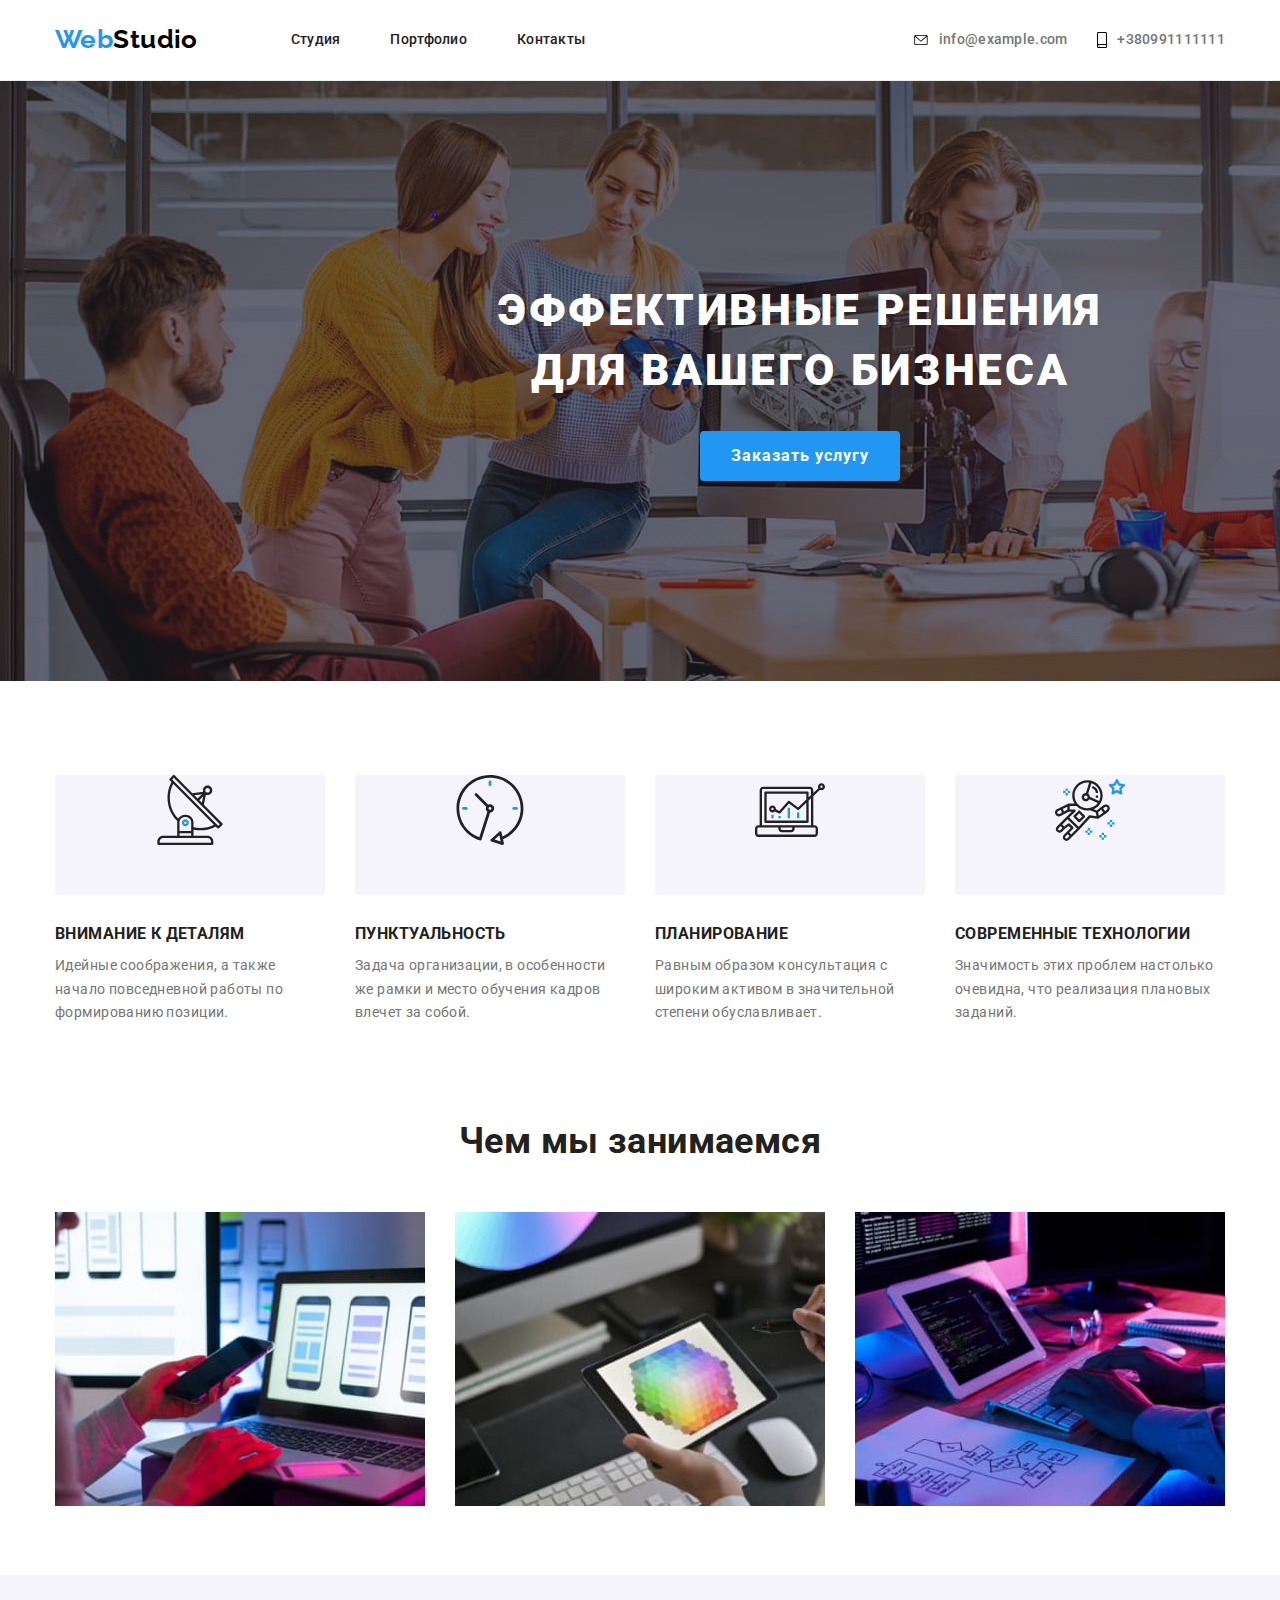
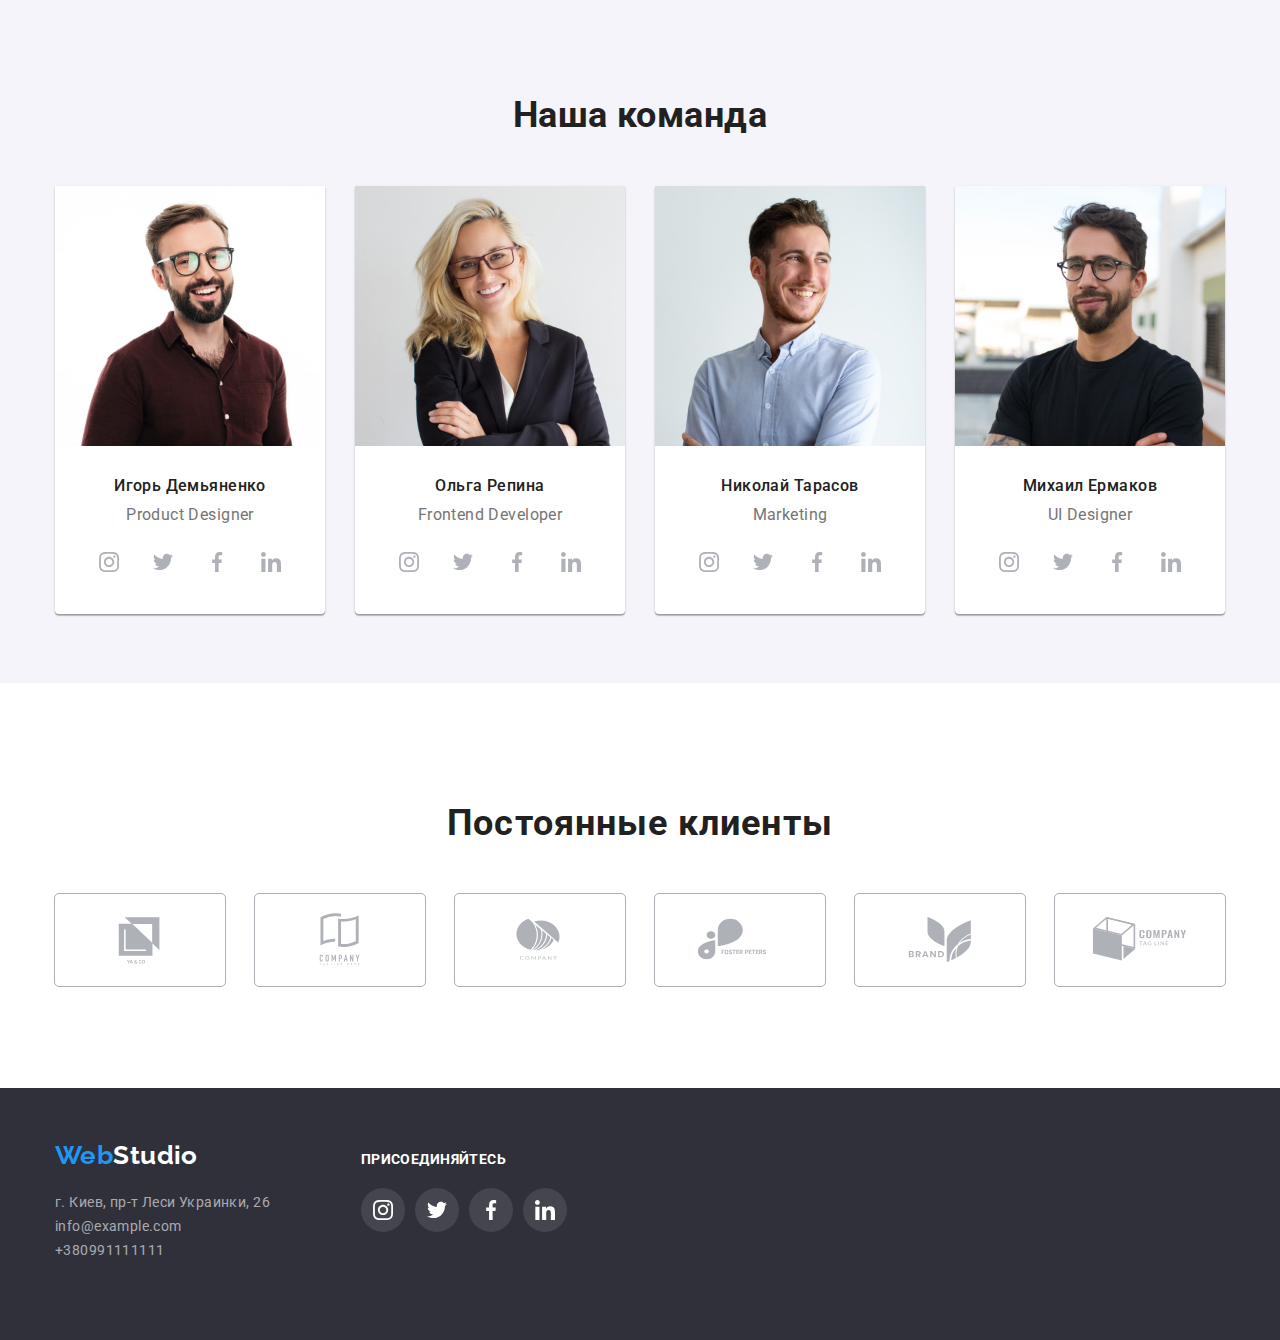
==== commit afec9ee2: "сделала рамку client" ====
--- a/index.html
+++ b/index.html
@@ -53,7 +53,7 @@
                 <ul class="description-list list">
                     <li class="description-item">
                     <div class="button-client">
-                            <svg class="description-icon" width="70" hight="70">
+                            <svg class="description-icon" width="70" height="70">
                                 <use href="./images/icons.svg#icon-antenna"></use>
                             </svg>
                     </div>
@@ -62,7 +62,7 @@
                     </li>
                     <li class="description-item">
                         <div class="button-client">
-                        <svg class="description-icon" width="70" hight="70">
+                        <svg class="description-icon" width="70" height="70">
                             <use href="./images/icons.svg#icon-clock"></use>
                         </svg></div>
                         <h3 class="description-title">ПУНКТУАЛЬНОСТЬ</h3>
@@ -70,7 +70,7 @@
                     </li>
                     <li class="description-item">
                         <div class="button-client">
-                        <svg class="description-icon" width="70" hight="70">
+                        <svg class="description-icon" width="70" height="70">
                             <use href="./images/icons.svg#icon-diagram"></use>
                         </svg></div>
                         <h3 class="description-title">ПЛАНИРОВАНИЕ</h3>
@@ -78,7 +78,7 @@
                     </li>
                     <li class="description-item">
                         <div class="button-client">
-                        <svg class="description-icon" width="70" hight="70">
+                        <svg class="description-icon" width="70" height="70">
                             <use href="./images/icons.svg#icon-astronaut"></use>
                         </svg></div>
                         <h3 class="description-title">СОВРЕМЕННЫЕ ТЕХНОЛОГИИ</h3>
--- a/css/style.css
+++ b/css/style.css
@@ -133,9 +133,6 @@
   margin-left: 30px;
 }
 
-/* .contacts-item + .contacts-item {
-
-} */
 .contacts-link {
   display: flex;
   font-weight: 500;
@@ -393,8 +390,9 @@
 .client-item {
   width: 170px;
   height: 92px;
-}
-
+  outline: 1px solid var(--icon-color);
+  border-radius: 4px;
+}
 .client-item + .client-item {
   margin-left: 30px;
 }
@@ -404,16 +402,15 @@
   display: flex;
   align-items: center;
   justify-content: center;
-  border-radius: 4px;
   border-color: var(--icon-color);
   color: var(--icon-color);
-  border: 1px;
+  border-width: 1px;
 }
 .client-icon {
   fill: currentColor;
 }
-.client-link:hover,
-.client-link:focus {
+.client-item:hover .client-link,
+.client-item:focus .client-link {
   color: var(--accent-color);
 }
 
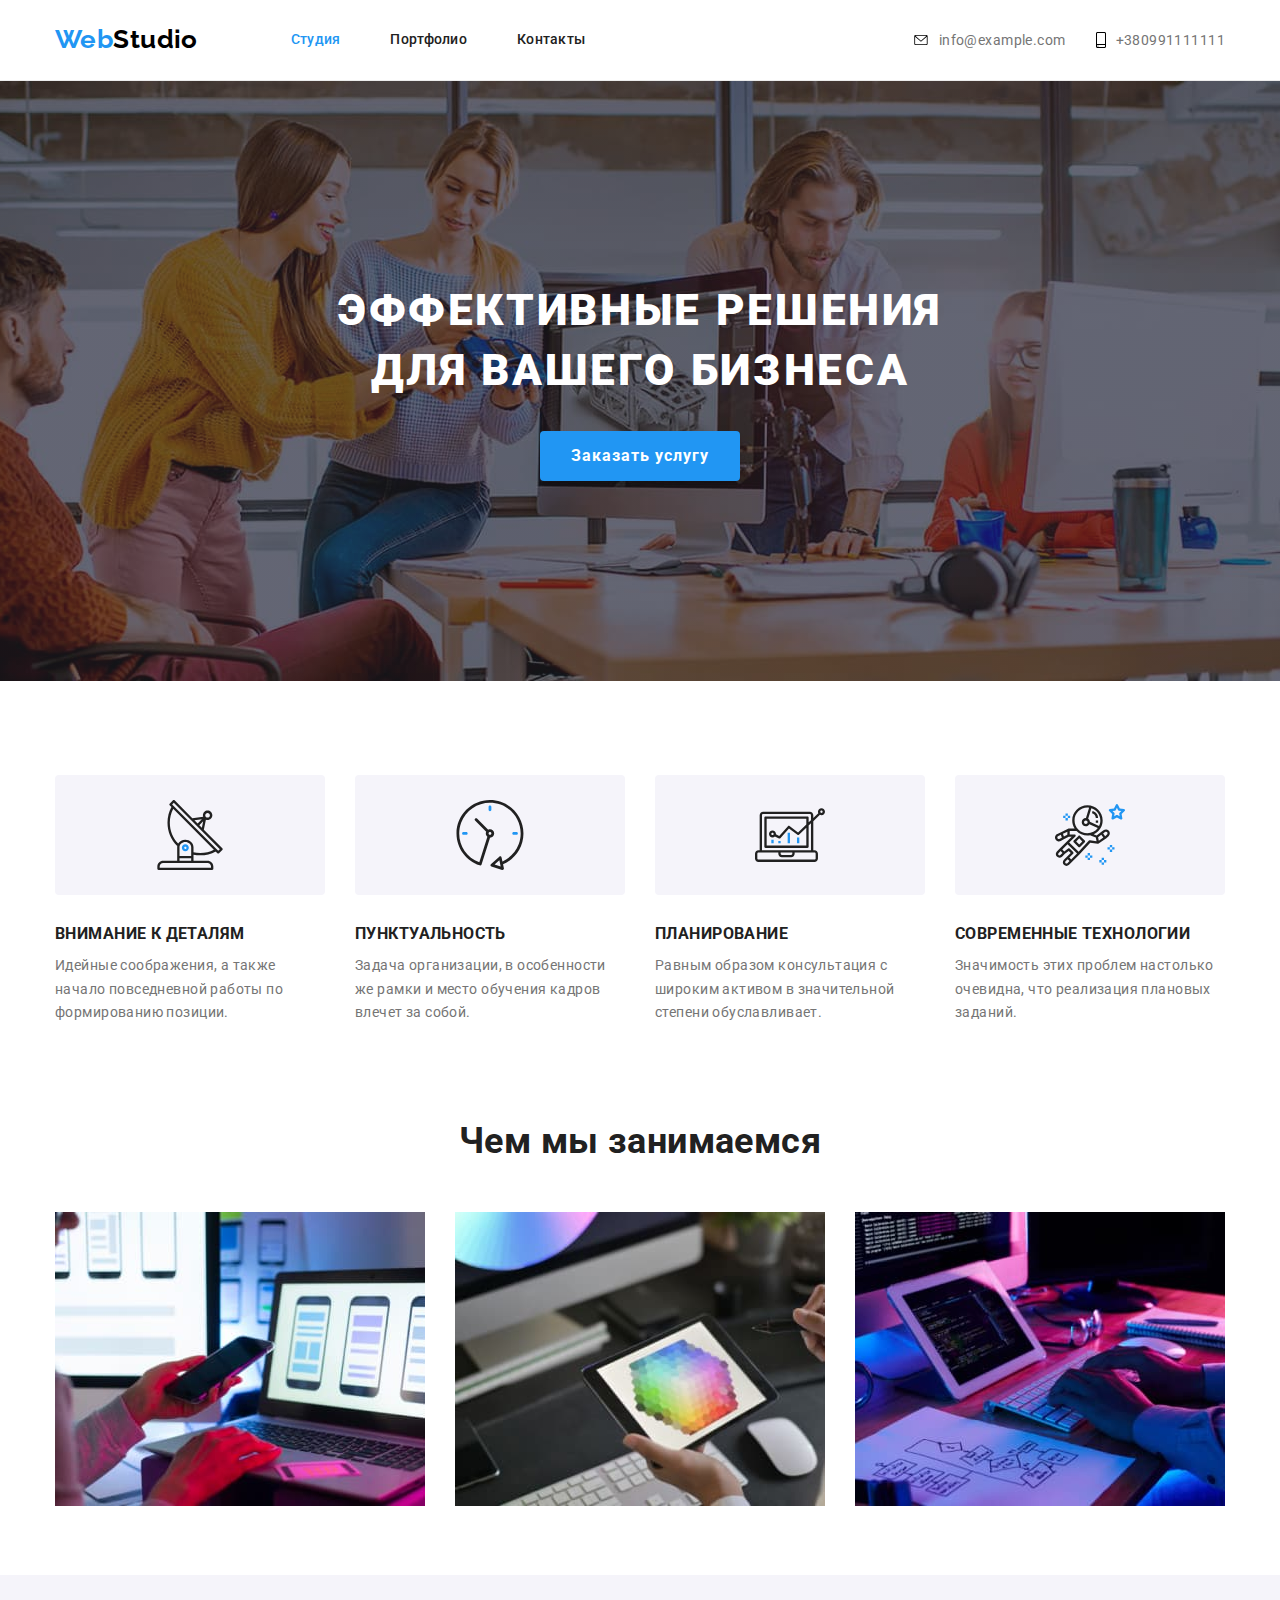
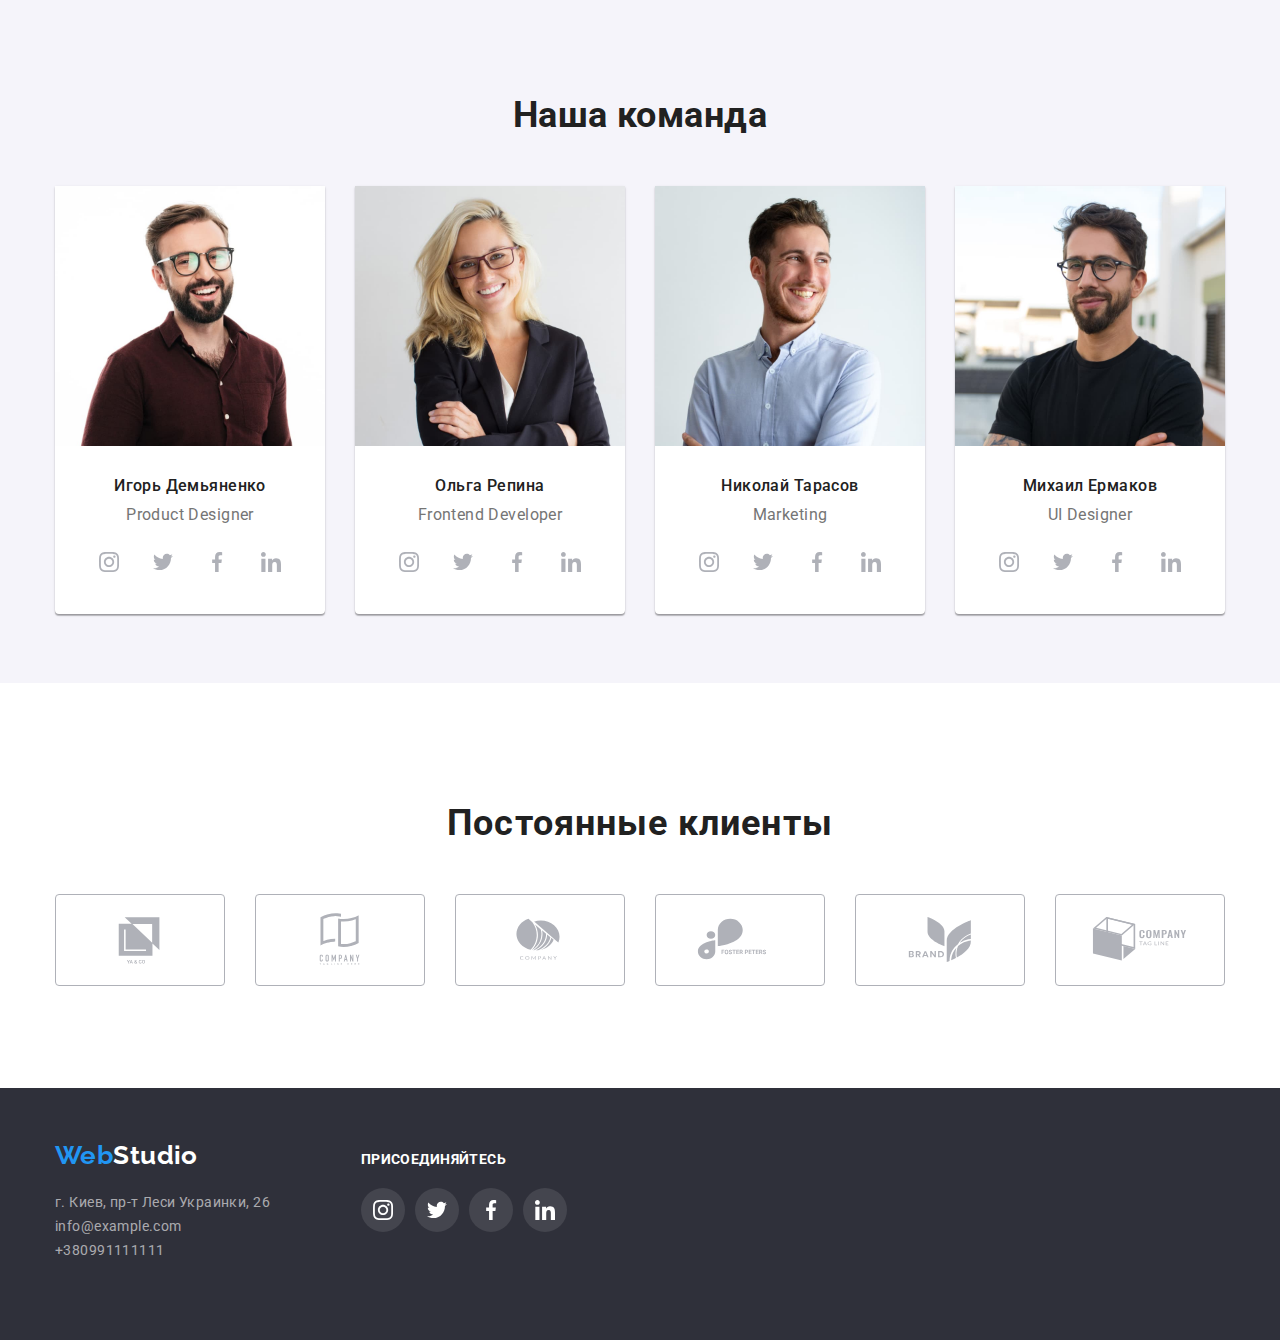
==== commit 6708241f: "Добавила тени при и ховер" ====
--- a/index.html
+++ b/index.html
@@ -19,22 +19,24 @@
                     <ul class="nav-list list">
                         <li class="nav-item"><a href="" class="logo-link"><span class="logo" lang="en">Web</span><span
                                     class="logo1" lang="en">Studio</span></a></li>
-                        <li class="nav-item"><a href="./index.html" class="nav-link">Студия</a></li>
+                        <li class="nav-item"><a href="./index.html" class="nav-link activ">Студия</a></li>
                         <li class="nav-item"><a href="./portfolio.html" class="nav-link">Портфолио</a></li>
                         <li class="nav-item"><a href="" class="nav-link">Контакты</a></li>
                     </ul>
                     <ul class="contacts-list list">
                         <li class="contacts-item">
+                            <a class="contacts-link" href="mailto:info@devstudio.com"></a>
                             <svg class="contacts-icon" width="16" height="10">
                                 <use href="./images/icons.svg#icon-envelope"></use>
                             </svg>
-                            <a href="mailto:info@devstudio.com" class="contacts-link">info@example.com</a>
+                            info@example.com</a>
                         <li>
                         <li class="contacts-item">
+                            <a class="contacts-link" href="tel:+380991111111"></a>
                             <svg class="contacts-icon" width="10" height="16">
                                 <use href="./images/icons.svg#icon-smartphone"></use>
                             </svg>
-                                <a href="tel:+380991111111" class="contacts-link">+380991111111</a>
+                                +380991111111</a>
                         </li> 
                     </ul>
             </div>
@@ -52,7 +54,7 @@
                 <h2 class="visually-hidden">Наши приоритеты</h2>
                 <ul class="description-list list">
                     <li class="description-item">
-                    <div class="button-client">
+                    <div class="icon-client">
                             <svg class="description-icon" width="70" height="70">
                                 <use href="./images/icons.svg#icon-antenna"></use>
                             </svg>
@@ -61,7 +63,7 @@
                         <p class="description-text">Идейные соображения, а также начало повседневной работы по формированию позиции.</p>
                     </li>
                     <li class="description-item">
-                        <div class="button-client">
+                        <div class="icon-client">
                         <svg class="description-icon" width="70" height="70">
                             <use href="./images/icons.svg#icon-clock"></use>
                         </svg></div>
@@ -69,7 +71,7 @@
                         <p class="description-text">Задача организации, в особенности же рамки и место обучения кадров влечет за собой.</p>
                     </li>
                     <li class="description-item">
-                        <div class="button-client">
+                        <div class="icon-client">
                         <svg class="description-icon" width="70" height="70">
                             <use href="./images/icons.svg#icon-diagram"></use>
                         </svg></div>
@@ -77,7 +79,7 @@
                         <p class="description-text">Равным образом консультация с широким активом в значительной степени обуславливает.</p>
                     </li>
                     <li class="description-item">
-                        <div class="button-client">
+                        <div class="icon-client">
                         <svg class="description-icon" width="70" height="70">
                             <use href="./images/icons.svg#icon-astronaut"></use>
                         </svg></div>
--- a/css/style.css
+++ b/css/style.css
@@ -143,26 +143,22 @@
   justify-content: center;
   text-align: center;
 }
-.contacts-link:hover,
-.contacts-link:focus {
+.contacts-item:hover,
+.contacts-item:focus {
   color: var(--accent-color);
+  fill: var(--accent-color);
+  cursor: pointer;
 }
 .contacts-icon {
   margin-right: 10px;
-}
-.contacts-icon:hover,
-.contacts-icon:focus {
-  fill: var(--accent-color);
 }
 /* -----Hero------ */
 .main {
   background: var(--second-background-color);
   padding-top: 200px;
   padding-bottom: 200px;
-  min-width: 1600px;
+  max-width: 1600px;
   height: 600px;
-  margin-left: auto;
-  margin-right: auto;
   background-image: linear-gradient(
       rgba(47, 48, 58, 0.4),
       rgba(47, 48, 58, 0.4)
@@ -219,7 +215,7 @@
   margin-right: 30px;
 }
 
-.button-client {
+.icon-client {
   margin-bottom: 30px;
   width: 270px;
   height: 120px;
@@ -227,42 +223,40 @@
   border-radius: 4px;
   justify-content: center;
   text-align: center;
+  padding: 25px 100px;
 }
 
 .description-icon {
   justify-content: center;
   align-items: center;
 }
-.about-img {
-  display: block;
-}
+
+.description-item:last-child {
+  margin-right: 0;
+}
+
+.description-title {
+  margin-bottom: 10px;
+  font-weight: 700;
+  line-height: 1.14;
+  text-transform: uppercase;
+  color: var(--second-title-color);
+}
+.description-text {
+  line-height: 1.71;
+  color: var(--main-text-color);
+  text-align: left;
+}
+/* -----About us------ */
 .container-about-us {
   display: block;
   margin-top: 0;
   margin-bottom: 0;
-}
-.description-item:last-child {
-  margin-right: 0;
-}
-
-.description-title {
-  margin-bottom: 10px;
-  font-weight: 700;
-  line-height: 1.14;
-  text-transform: uppercase;
-  color: var(--second-title-color);
-  margin-bottom: 30px;
-  margin-bottom: 10px;
-}
-.description-text {
-  line-height: 1.71;
-  color: var(--main-text-color);
-  text-align: left;
-}
-/* -----About us------ */
-.container-about-us {
   padding-top: 94px;
   padding-bottom: 69px;
+}
+.about-img {
+  display: block;
 }
 .about-us-title {
   margin-bottom: 50px;
@@ -390,8 +384,6 @@
 .client-item {
   width: 170px;
   height: 92px;
-  outline: 1px solid var(--icon-color);
-  border-radius: 4px;
 }
 .client-item + .client-item {
   margin-left: 30px;
@@ -402,16 +394,18 @@
   display: flex;
   align-items: center;
   justify-content: center;
-  border-color: var(--icon-color);
+  border-color: 1px solid var(--icon-color);
   color: var(--icon-color);
-  border-width: 1px;
+  border-radius: 4px;
+  border: 1px solid var(--icon-color);
 }
 .client-icon {
   fill: currentColor;
 }
-.client-item:hover .client-link,
-.client-item:focus .client-link {
+.client-link:hover,
+.client-link:focus {
   color: var(--accent-color);
+  border-color: var(--accent-color);
 }
 
 /* -----Footer------ */
@@ -504,6 +498,9 @@
   justify-content: center;
   margin-bottom: 50px;
 }
+.nav-item .activ {
+  color: var(--accent-color);
+}
 .filtr-item {
   margin-right: 8px;
 }
@@ -531,6 +528,8 @@
 .filtr-button:active {
   color: var(--first-button-color);
   background-color: var(--accent-color);
+  box-shadow: 0px 3px 1px rgba(0, 0, 0, 0.1), 0px 1px 2px rgba(0, 0, 0, 0.08),
+    0px 2px 2px rgba(0, 0, 0, 0.12);
 }
 .portfolio-list {
   display: flex;
@@ -550,6 +549,11 @@
   text-decoration: none;
   font-style: normal;
 }
+.portfolio-item:hover,
+.portfolio-item:focus {
+  box-shadow: 0px 1px 1px rgba(0, 0, 0, 0.12), 0px 4px 4px rgba(0, 0, 0, 0.06),
+    1px 4px 6px rgba(0, 0, 0, 0.16);
+}
 .portfolio-title {
   font-weight: 700;
   font-size: 18px;
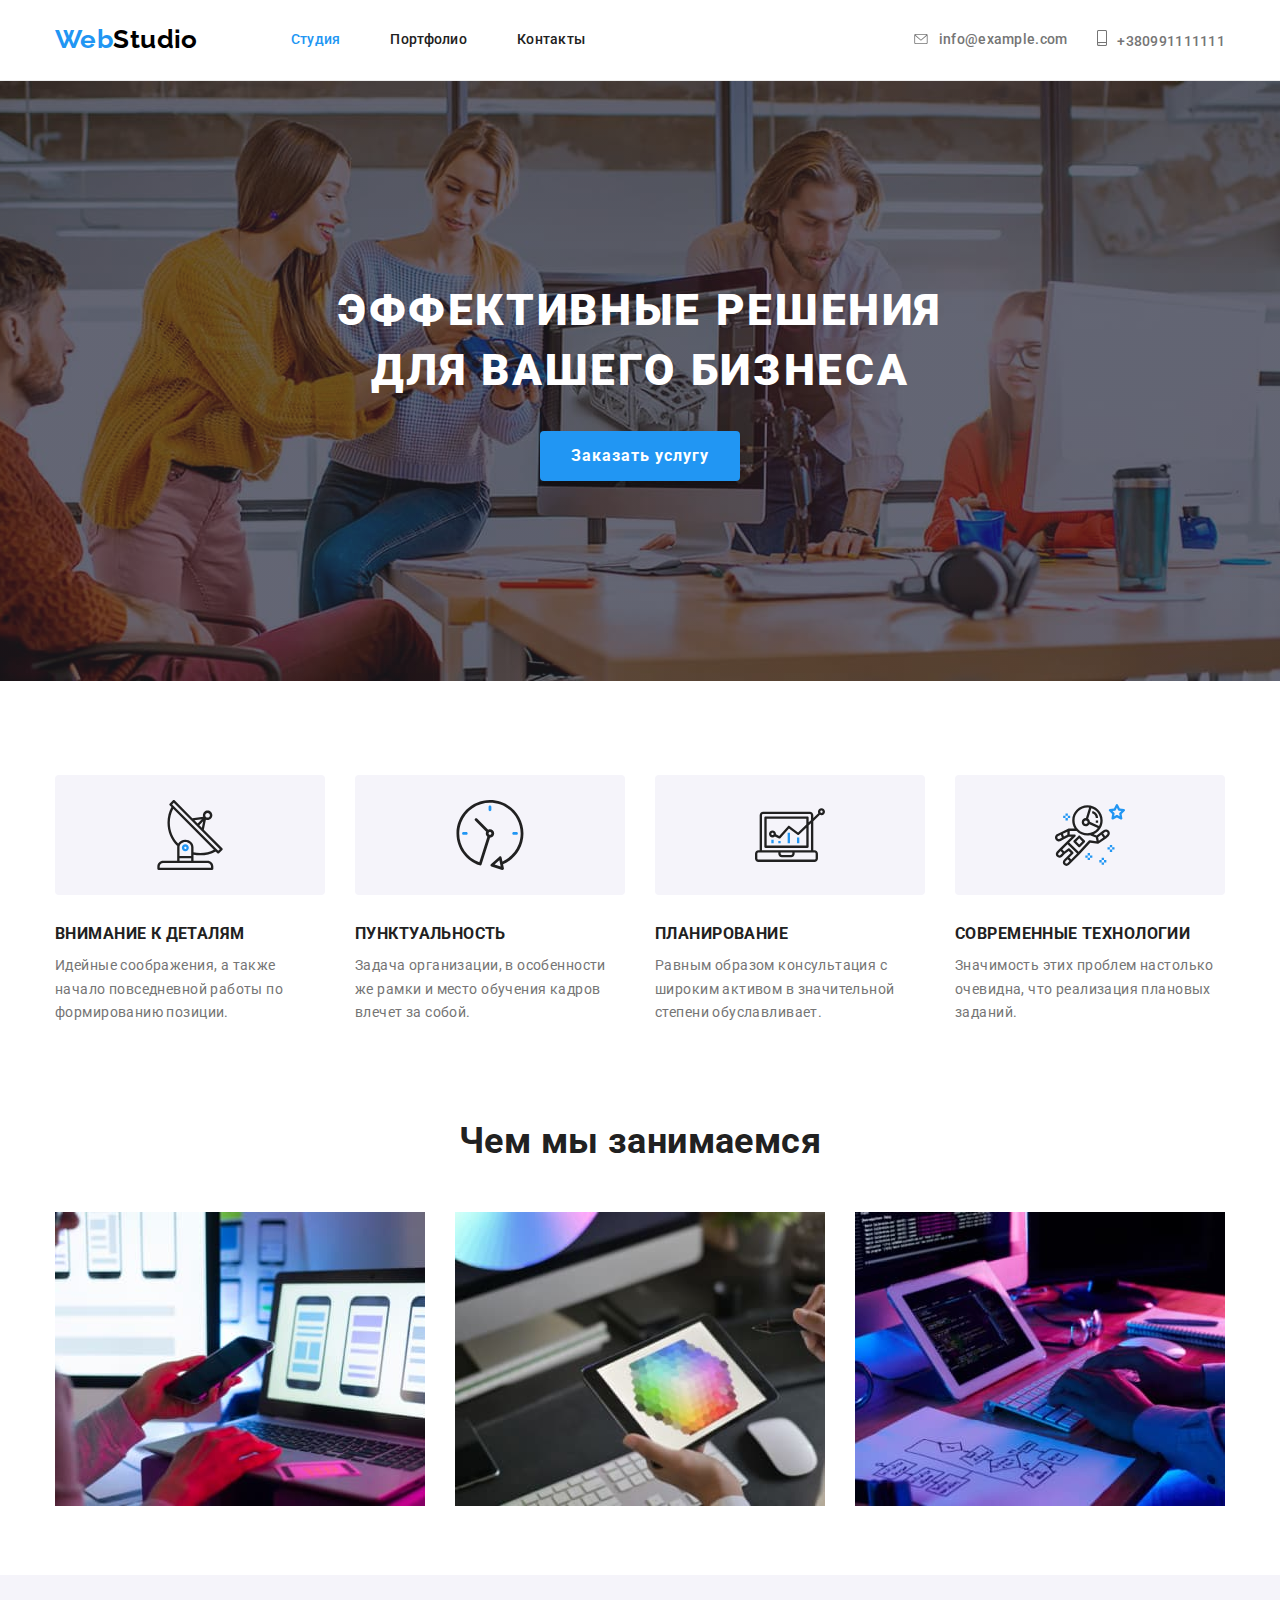
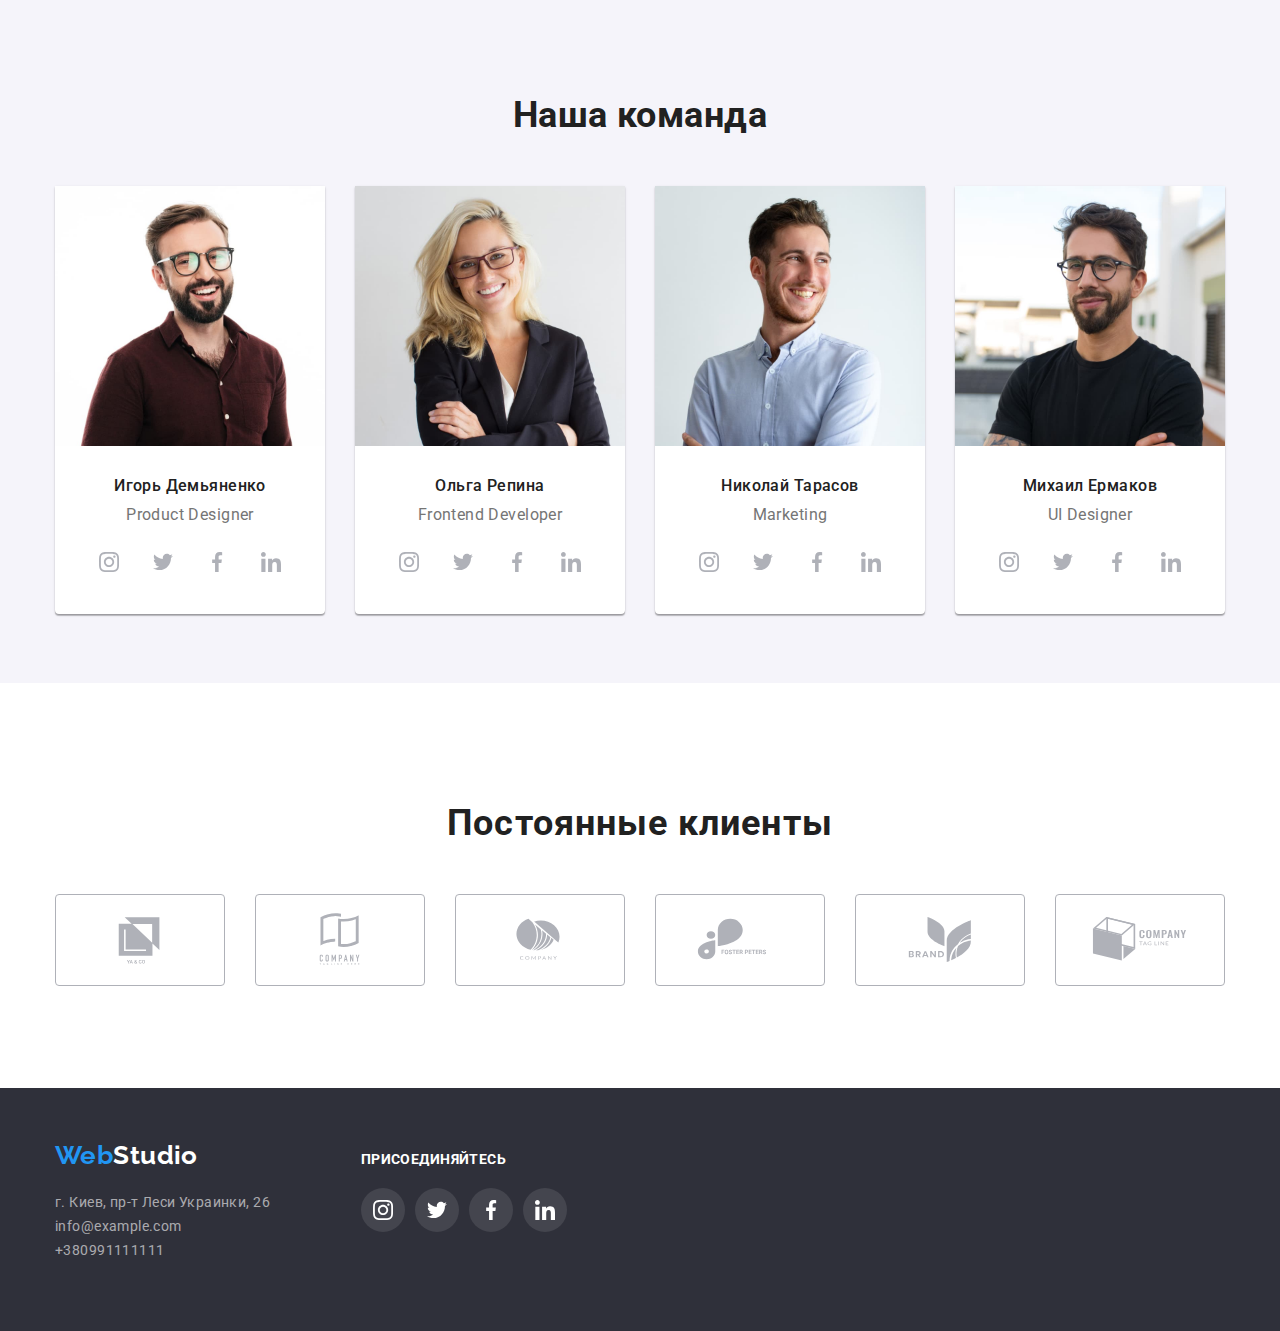
==== commit e66833fd: "после правок, проверила через валидатор" ====
--- a/index.html
+++ b/index.html
@@ -25,29 +25,27 @@
                     </ul>
                     <ul class="contacts-list list">
                         <li class="contacts-item">
-                            <a class="contacts-link" href="mailto:info@devstudio.com"></a>
+                            <a class="contacts-link" href="mailto:info@devstudio.com">
                             <svg class="contacts-icon" width="16" height="10">
                                 <use href="./images/icons.svg#icon-envelope"></use>
-                            </svg>
-                            info@example.com</a>
+                            </svg>info@example.com</a>
                         <li>
                         <li class="contacts-item">
-                            <a class="contacts-link" href="tel:+380991111111"></a>
+                            <a class="contacts-link" href="tel:+380991111111">
                             <svg class="contacts-icon" width="10" height="16">
                                 <use href="./images/icons.svg#icon-smartphone"></use>
-                            </svg>
-                                +380991111111</a>
+                            </svg>+380991111111</a>
                         </li> 
                     </ul>
             </div>
         </header>
         <!--Hero-->
-        <div class="main">
+        <section class="main">
             <div class="container hero">
                 <h1 class="hero-title">Эффективные решения<br>для вашего бизнеса</h1>
                 <button type="button" class="hero-button">Заказать услугу</button>
             </div>
-        </div>
+        </section>
         <!--Description-->
         <section class="description">
             <div class="container container-description">
@@ -112,25 +110,25 @@
                             <ul class="team-social-list list">
                                 <li class="team-social-item">
                                     <a href="" class="team-social-link" >
-                                        <svg class="team-social-icon" width="20" hight="20">
+                                        <svg class="team-social-icon" width="20" height="20">
                                             <use href="./images/icons.svg#icon-instagram"></use>
                                         </svg>
                                     </a>
                                 </li>
                                 <li class="team-social-item">
-                                    <a href="" class="team-social-link"><svg class="team-social-icon" width="20" hight="20">
+                                    <a href="" class="team-social-link"><svg class="team-social-icon" width="20" height="20">
                                         <use href="./images/icons.svg#icon-twitter"></use>
                                     </svg>
                                 </a>
                                 </li>
                                 <li class="team-social-item">
-                                    <a href="" class="team-social-link"><svg class="team-social-icon" width="20" hight="20">
+                                    <a href="" class="team-social-link"><svg class="team-social-icon" width="20" height="20">
                                         <use href="./images/icons.svg#icon-facebook"></use>
                                     </svg>
                                 </a>
                                 </li>
                                 <li class="team-social-item">
-                                    <a href="" class="team-social-link"><svg class="team-social-icon" width="20" hight="20">
+                                    <a href="" class="team-social-link"><svg class="team-social-icon" width="20" height="20">
                                         <use href="./images/icons.svg#icon-linkedin"></use>
                                     </svg>
                                 </a>
@@ -144,25 +142,25 @@
                             <ul class="team-social-list list">
                                 <li class="team-social-item">
                                     <a href="" class="team-social-link">
-                                        <svg class="team-social-icon" width="20" hight="20">
+                                        <svg class="team-social-icon" width="20" height="20">
                                             <use href="./images/icons.svg#icon-instagram"></use>
                                         </svg>
                                     </a>
                                 </li>
                                 <li class="team-social-item">
-                                    <a href="" class="team-social-link"><svg class="team-social-icon" width="20" hight="20">
+                                    <a href="" class="team-social-link"><svg class="team-social-icon" width="20" height="20">
                                             <use href="./images/icons.svg#icon-twitter"></use>
                                         </svg>
                                     </a>
                                 </li>
                                 <li class="team-social-item">
-                                    <a href="" class="team-social-link"><svg class="team-social-icon" width="20" hight="20">
+                                    <a href="" class="team-social-link"><svg class="team-social-icon" width="20" height="20">
                                             <use href="./images/icons.svg#icon-facebook"></use>
                                         </svg>
                                     </a>
                                 </li>
                                 <li class="team-social-item">
-                                    <a href="" class="team-social-link"><svg class="team-social-icon" width="20" hight="20">
+                                    <a href="" class="team-social-link"><svg class="team-social-icon" width="20" height="20">
                                             <use href="./images/icons.svg#icon-linkedin"></use>
                                         </svg>
                                     </a>
@@ -176,25 +174,25 @@
                             <ul class="team-social-list list">
                                 <li class="team-social-item">
                                     <a href="" class="team-social-link">
-                                        <svg class="team-social-icon" width="20" hight="20">
+                                        <svg class="team-social-icon" width="20" height="20">
                                             <use href="./images/icons.svg#icon-instagram"></use>
                                         </svg>
                                     </a>
                                 </li>
                                 <li class="team-social-item">
-                                    <a href="" class="team-social-link"><svg class="team-social-icon" width="20" hight="20">
+                                    <a href="" class="team-social-link"><svg class="team-social-icon" width="20" height="20">
                                             <use href="./images/icons.svg#icon-twitter"></use>
                                         </svg>
                                     </a>
                                 </li>
                                 <li class="team-social-item">
-                                    <a href="" class="team-social-link"><svg class="team-social-icon" width="20" hight="20">
+                                    <a href="" class="team-social-link"><svg class="team-social-icon" width="20" height="20">
                                             <use href="./images/icons.svg#icon-facebook"></use>
                                         </svg>
                                     </a>
                                 </li>
                                 <li class="team-social-item">
-                                    <a href="" class="team-social-link"><svg class="team-social-icon" width="20" hight="20">
+                                    <a href="" class="team-social-link"><svg class="team-social-icon" width="20" height="20">
                                             <use href="./images/icons.svg#icon-linkedin"></use>
                                         </svg>
                                     </a>
@@ -208,25 +206,25 @@
                             <ul class="team-social-list list">
                                 <li class="team-social-item">
                                     <a href="" class="team-social-link">
-                                        <svg class="team-social-icon" width="20" hight="20">
+                                        <svg class="team-social-icon" width="20" height="20">
                                             <use href="./images/icons.svg#icon-instagram"></use>
                                         </svg>
                                     </a>
                                 </li>
                                 <li class="team-social-item">
-                                    <a href="" class="team-social-link"><svg class="team-social-icon" width="20" hight="20">
+                                    <a href="" class="team-social-link"><svg class="team-social-icon" width="20" height="20">
                                             <use href="./images/icons.svg#icon-twitter"></use>
                                         </svg>
                                     </a>
                                 </li>
                                 <li class="team-social-item">
-                                    <a href="" class="team-social-link"><svg class="team-social-icon" width="20" hight="20">
+                                    <a href="" class="team-social-link"><svg class="team-social-icon" width="20" height="20">
                                             <use href="./images/icons.svg#icon-facebook"></use>
                                         </svg>
                                     </a>
                                 </li>
                                 <li class="team-social-item">
-                                    <a href="" class="team-social-link"><svg class="team-social-icon" width="20" hight="20">
+                                    <a href="" class="team-social-link"><svg class="team-social-icon" width="20" height="20">
                                             <use href="./images/icons.svg#icon-linkedin"></use>
                                         </svg>
                                     </a>
@@ -286,7 +284,6 @@
                 </ul>
             </div>
         </section>
-    </main>
         <!--Footer-->
     <footer class="footer">
         <div class="container container-footer">
--- a/css/style.css
+++ b/css/style.css
@@ -131,6 +131,7 @@
   justify-content: center;
   align-items: center;
   margin-left: 30px;
+  fill: var(--main-text-color);
 }
 
 .contacts-link {
@@ -141,7 +142,7 @@
   color: var(--main-text-color);
   text-decoration: none;
   justify-content: center;
-  text-align: center;
+  align-items: baseline;
 }
 .contacts-item:hover,
 .contacts-item:focus {
@@ -170,6 +171,7 @@
 }
 .hero {
   text-align: center;
+  margin: 0 auto;
 }
 .hero-title {
   margin-bottom: 30px;
@@ -411,6 +413,7 @@
 /* -----Footer------ */
 .container-footer {
   display: flex;
+  align-items: baseline;
 }
 .footer {
   display: flex;
@@ -440,12 +443,6 @@
 }
 .logo2 {
   color: var(--first-button-color);
-}
-.join {
-  padding-top: 64px;
-  padding-bottom: 108px;
-  justify-content: center;
-  align-items: center;
 }
 .join-title {
   margin-bottom: 20px;
